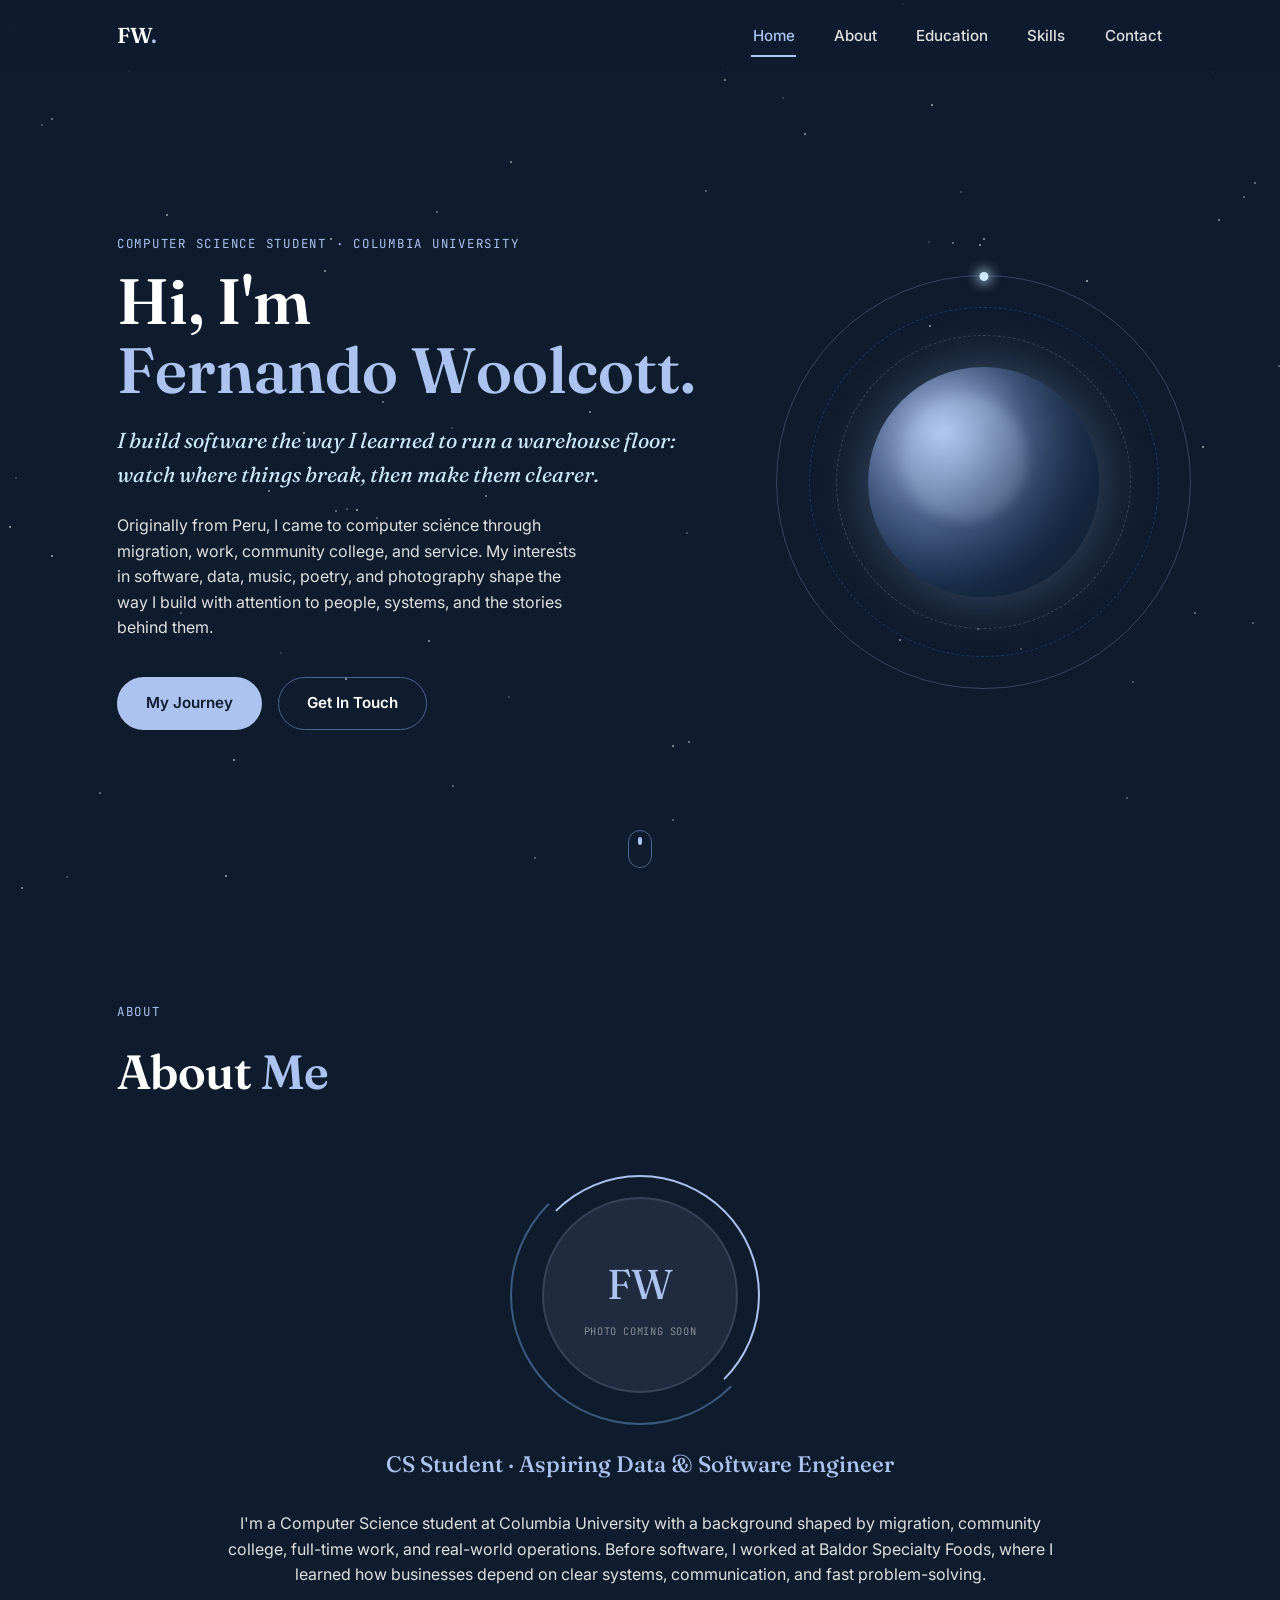
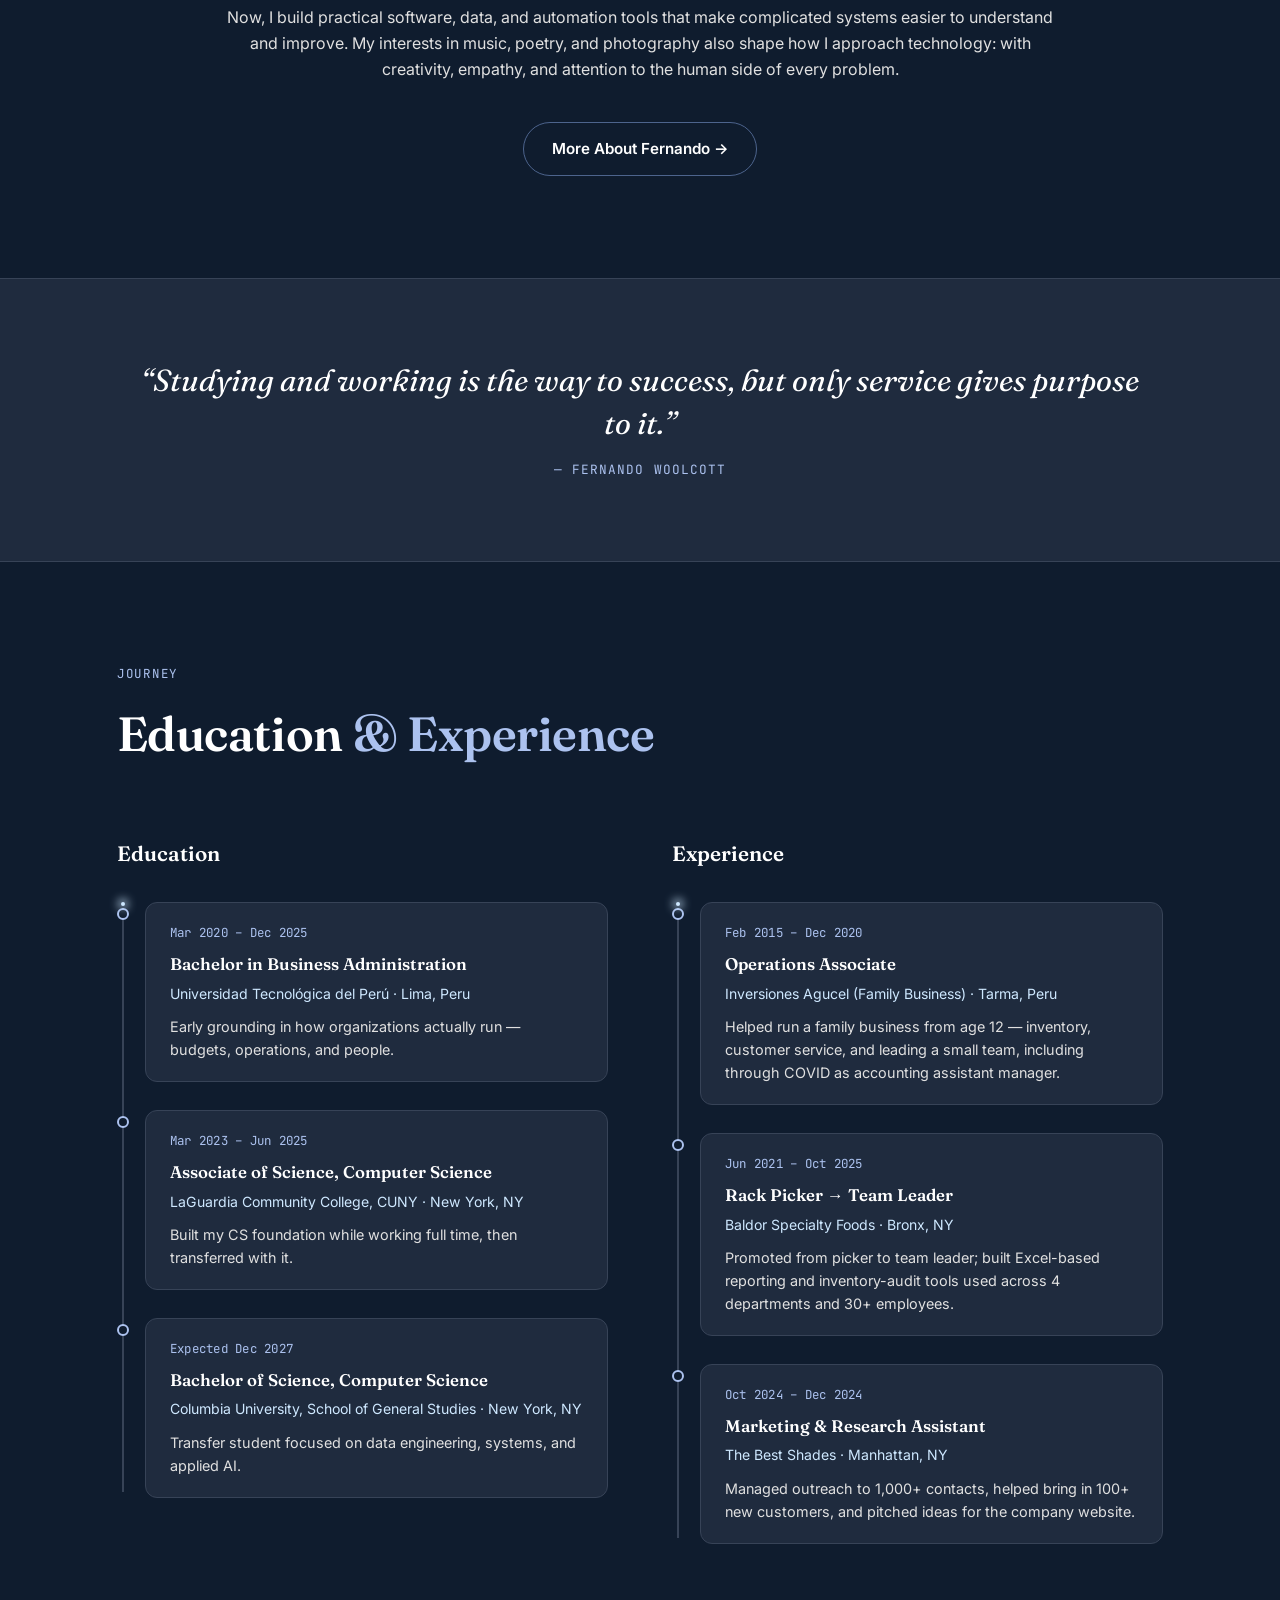
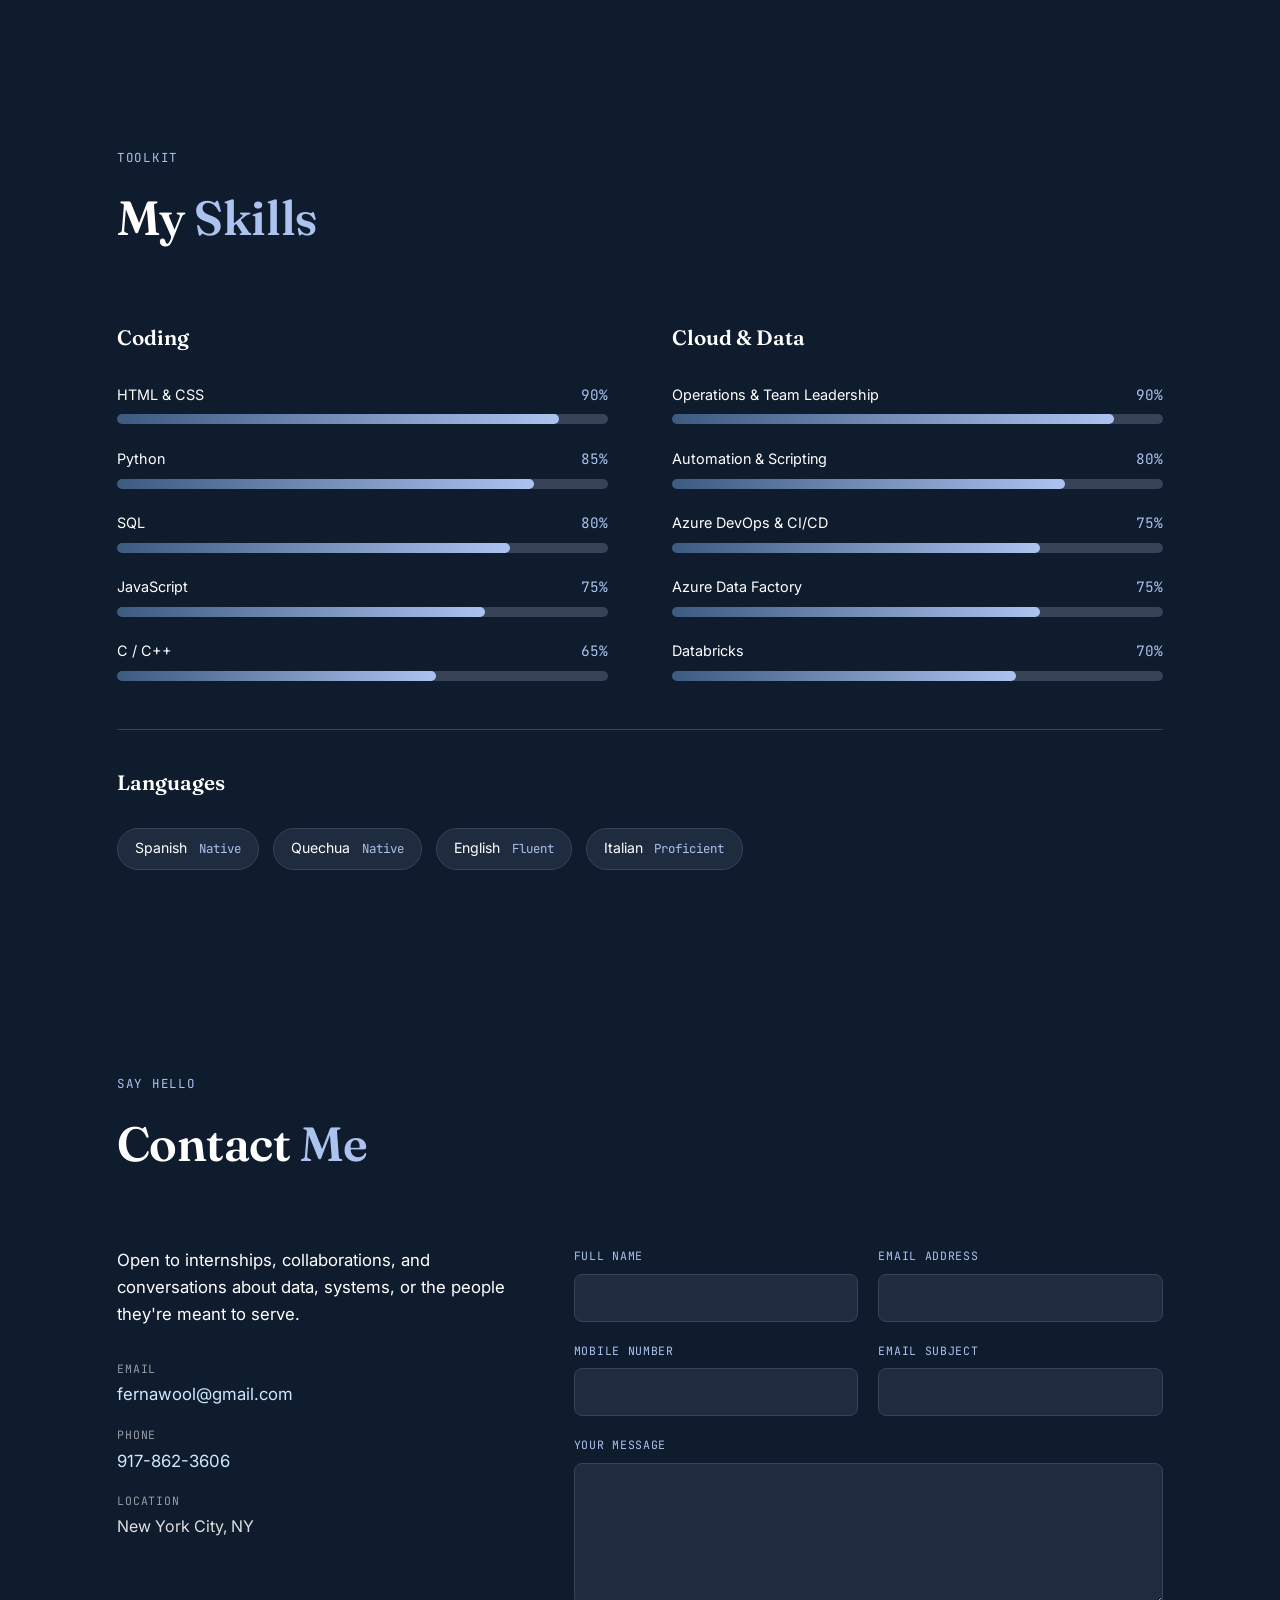
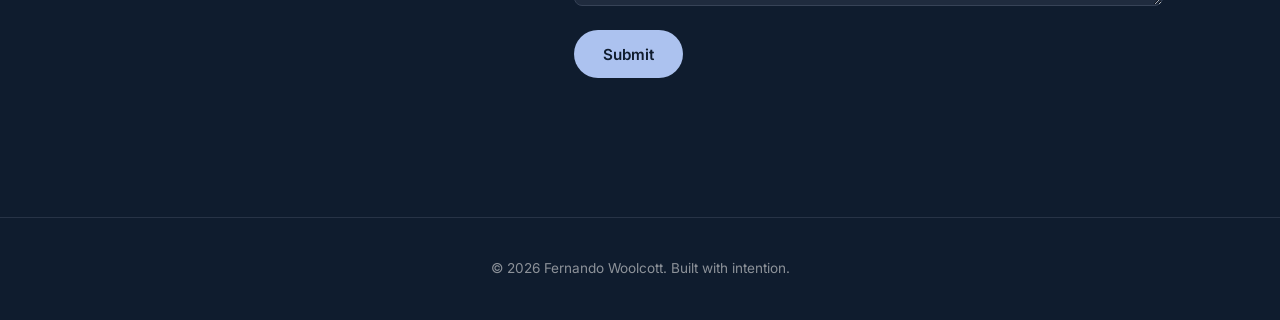
==== index.html @ 628ad1fb "Add files via upload" ====
<!DOCTYPE html>
<html lang="en">
<head>
<meta charset="UTF-8">
<meta name="viewport" content="width=device-width, initial-scale=1.0">
<title>Fernando Woolcott — Computer Science Student</title>
<meta name="description" content="Portfolio of Fernando Woolcott, Computer Science student at Columbia University focused on data engineering, DevOps, and software that serves people.">
<link rel="preconnect" href="https://fonts.googleapis.com">
<link rel="preconnect" href="https://fonts.gstatic.com" crossorigin>
<link href="https://fonts.googleapis.com/css2?family=Fraunces:ital,opsz,wght@0,9..144,400;0,9..144,500;0,9..144,600;1,9..144,500&family=Inter:wght@400;500;600;700&family=JetBrains+Mono:wght@400;500&display=swap" rel="stylesheet">
<link rel="stylesheet" href="css/style.css">
</head>
<body>

<div class="starfield" id="starfield" aria-hidden="true"></div>

<header class="nav" id="nav">
  <div class="nav-inner">
    <a href="#home" class="nav-logo">FW<span class="nav-logo-dot">.</span></a>
    <nav class="nav-links" id="navLinks">
      <a href="#home" class="nav-link active" data-section="home">Home</a>
      <a href="#about" class="nav-link" data-section="about">About</a>
      <a href="#education" class="nav-link" data-section="education">Education</a>
      <a href="#skills" class="nav-link" data-section="skills">Skills</a>
      <a href="#contact" class="nav-link" data-section="contact">Contact</a>
    </nav>
    <button class="nav-toggle" id="navToggle" aria-label="Toggle menu" aria-expanded="false">
      <span></span><span></span><span></span>
    </button>
  </div>
</header>

<main>

  <!-- HOME -->
  <section id="home" class="section hero">
    <div class="hero-inner">
      <div class="hero-copy">
        <p class="eyebrow reveal-chars">Computer Science Student &middot; Columbia University</p>
        <h1 class="hero-title reveal-chars">Hi, I'm<br><span class="hero-name">Fernando Woolcott.</span></h1>
        <p class="hero-tagline reveal-chars">I build software the way I learned to run a warehouse floor: watch where things break, then make them clearer.</p>
        <p class="hero-body reveal-up reveal-delay-1">Originally from Peru, I came to computer science through migration, work, community college, and service. My interests in software, data, music, poetry, and photography shape the way I build with attention to people, systems, and the stories behind them.</p>
        <div class="hero-actions reveal-up reveal-delay-2">
          <a href="#about" class="btn btn-solid">My Journey</a>
          <a href="#contact" class="btn btn-outline">Get In Touch</a>
        </div>
      </div>

      <div class="hero-visual" aria-hidden="true">
        <div class="orbit-field">
          <div class="orbit-ring ring-1"></div>
          <div class="orbit-ring ring-2"></div>
          <div class="orbit-ring ring-3">
            <span class="satellite"></span>
          </div>
          <div class="planet">
            <div class="planet-shade"></div>
            <div class="planet-terminator"></div>
          </div>
        </div>
      </div>
    </div>
    <a href="#about" class="scroll-cue" aria-label="Scroll to About section">
      <span></span>
    </a>
  </section>

  <!-- ABOUT -->
  <section id="about" class="section about">
    <div class="section-head">
      <p class="eyebrow reveal-chars">About</p>
      <h2 class="section-title reveal-chars">About <span class="accent">Me</span></h2>
    </div>

    <div class="about-inner">
      <div class="about-photo reveal-up">
        <div class="photo-orbit photo-orbit-1"></div>
        <div class="photo-orbit photo-orbit-2"></div>
        <div class="photo-circle" id="photoCircle">
          <span class="photo-initials">FW</span>
          <span class="photo-hint">Photo coming soon</span>
        </div>
      </div>

      <h3 class="about-role reveal-chars">CS Student &middot; Aspiring Data &amp; Software Engineer</h3>

      <div class="about-text">
        <p>I'm a Computer Science student at Columbia University with a background shaped by migration, community college, full-time work, and real-world operations. Before software, I worked at Baldor Specialty Foods, where I learned how businesses depend on clear systems, communication, and fast problem-solving.</p>
        <p>Now, I build practical software, data, and automation tools that make complicated systems easier to understand and improve. My interests in music, poetry, and photography also shape how I approach technology: with creativity, empathy, and attention to the human side of every problem.</p>
      </div>

      <a href="fernando.html" class="btn btn-outline about-more reveal-up reveal-delay-1">More About Fernando &rarr;</a>
    </div>
  </section>

  <!-- MOTTO STRIP -->
  <section class="motto-strip">
    <p class="motto-text reveal-chars">&ldquo;Studying and working is the way to success, but only service gives purpose to it.&rdquo;</p>
    <p class="motto-author reveal-up reveal-delay-1">— Fernando Woolcott</p>
  </section>

  <!-- EDUCATION / EXPERIENCE -->
  <section id="education" class="section education">
    <div class="section-head">
      <p class="eyebrow reveal-chars">Journey</p>
      <h2 class="section-title reveal-chars">Education <span class="accent">&amp; Experience</span></h2>
    </div>

    <div class="timeline-grid">
      <div class="timeline-col">
        <h3 class="timeline-heading">Education</h3>
        <ol class="timeline">
          <li class="timeline-item">
            <span class="timeline-dot"></span>
            <div class="timeline-card">
              <p class="timeline-date">Mar 2020 &ndash; Dec 2025</p>
              <h4 class="timeline-title">Bachelor in Business Administration</h4>
              <p class="timeline-org">Universidad Tecnológica del Perú &middot; Lima, Peru</p>
              <p class="timeline-desc">Early grounding in how organizations actually run — budgets, operations, and people.</p>
            </div>
          </li>
          <li class="timeline-item">
            <span class="timeline-dot"></span>
            <div class="timeline-card">
              <p class="timeline-date">Mar 2023 &ndash; Jun 2025</p>
              <h4 class="timeline-title">Associate of Science, Computer Science</h4>
              <p class="timeline-org">LaGuardia Community College, CUNY &middot; New York, NY</p>
              <p class="timeline-desc">Built my CS foundation while working full time, then transferred with it.</p>
            </div>
          </li>
          <li class="timeline-item">
            <span class="timeline-dot"></span>
            <div class="timeline-card">
              <p class="timeline-date">Expected Dec 2027</p>
              <h4 class="timeline-title">Bachelor of Science, Computer Science</h4>
              <p class="timeline-org">Columbia University, School of General Studies &middot; New York, NY</p>
              <p class="timeline-desc">Transfer student focused on data engineering, systems, and applied AI.</p>
            </div>
          </li>
        </ol>
      </div>

      <div class="timeline-col">
        <h3 class="timeline-heading">Experience</h3>
        <ol class="timeline">
          <li class="timeline-item">
            <span class="timeline-dot"></span>
            <div class="timeline-card">
              <p class="timeline-date">Feb 2015 &ndash; Dec 2020</p>
              <h4 class="timeline-title">Operations Associate</h4>
              <p class="timeline-org">Inversiones Agucel (Family Business) &middot; Tarma, Peru</p>
              <p class="timeline-desc">Helped run a family business from age 12 — inventory, customer service, and leading a small team, including through COVID as accounting assistant manager.</p>
            </div>
          </li>
          <li class="timeline-item">
            <span class="timeline-dot"></span>
            <div class="timeline-card">
              <p class="timeline-date">Jun 2021 &ndash; Oct 2025</p>
              <h4 class="timeline-title">Rack Picker &rarr; Team Leader</h4>
              <p class="timeline-org">Baldor Specialty Foods &middot; Bronx, NY</p>
              <p class="timeline-desc">Promoted from picker to team leader; built Excel-based reporting and inventory-audit tools used across 4 departments and 30+ employees.</p>
            </div>
          </li>
          <li class="timeline-item">
            <span class="timeline-dot"></span>
            <div class="timeline-card">
              <p class="timeline-date">Oct 2024 &ndash; Dec 2024</p>
              <h4 class="timeline-title">Marketing &amp; Research Assistant</h4>
              <p class="timeline-org">The Best Shades &middot; Manhattan, NY</p>
              <p class="timeline-desc">Managed outreach to 1,000+ contacts, helped bring in 100+ new customers, and pitched ideas for the company website.</p>
            </div>
          </li>
        </ol>
      </div>
    </div>
  </section>

  <!-- SKILLS -->
  <section id="skills" class="section skills">
    <div class="section-head">
      <p class="eyebrow reveal-chars">Toolkit</p>
      <h2 class="section-title reveal-chars">My <span class="accent">Skills</span></h2>
    </div>

    <div class="skills-grid">
      <div class="skills-col">
        <h3 class="skills-heading">Coding</h3>
        <div class="skill-bars">
          <div class="skill-bar" data-percent="90">
            <div class="skill-bar-label"><span>HTML &amp; CSS</span><span class="skill-percent">90%</span></div>
            <div class="skill-track"><div class="skill-fill"></div></div>
          </div>
          <div class="skill-bar" data-percent="85">
            <div class="skill-bar-label"><span>Python</span><span class="skill-percent">85%</span></div>
            <div class="skill-track"><div class="skill-fill"></div></div>
          </div>
          <div class="skill-bar" data-percent="80">
            <div class="skill-bar-label"><span>SQL</span><span class="skill-percent">80%</span></div>
            <div class="skill-track"><div class="skill-fill"></div></div>
          </div>
          <div class="skill-bar" data-percent="75">
            <div class="skill-bar-label"><span>JavaScript</span><span class="skill-percent">75%</span></div>
            <div class="skill-track"><div class="skill-fill"></div></div>
          </div>
          <div class="skill-bar" data-percent="65">
            <div class="skill-bar-label"><span>C / C++</span><span class="skill-percent">65%</span></div>
            <div class="skill-track"><div class="skill-fill"></div></div>
          </div>
        </div>
      </div>

      <div class="skills-col">
        <h3 class="skills-heading">Cloud &amp; Data</h3>
        <div class="skill-bars">
          <div class="skill-bar" data-percent="90">
            <div class="skill-bar-label"><span>Operations &amp; Team Leadership</span><span class="skill-percent">90%</span></div>
            <div class="skill-track"><div class="skill-fill"></div></div>
          </div>
          <div class="skill-bar" data-percent="80">
            <div class="skill-bar-label"><span>Automation &amp; Scripting</span><span class="skill-percent">80%</span></div>
            <div class="skill-track"><div class="skill-fill"></div></div>
          </div>
          <div class="skill-bar" data-percent="75">
            <div class="skill-bar-label"><span>Azure DevOps &amp; CI/CD</span><span class="skill-percent">75%</span></div>
            <div class="skill-track"><div class="skill-fill"></div></div>
          </div>
          <div class="skill-bar" data-percent="75">
            <div class="skill-bar-label"><span>Azure Data Factory</span><span class="skill-percent">75%</span></div>
            <div class="skill-track"><div class="skill-fill"></div></div>
          </div>
          <div class="skill-bar" data-percent="70">
            <div class="skill-bar-label"><span>Databricks</span><span class="skill-percent">70%</span></div>
            <div class="skill-track"><div class="skill-fill"></div></div>
          </div>
        </div>
      </div>
    </div>

    <div class="languages-row">
      <h3 class="skills-heading">Languages</h3>
      <div class="language-tags">
        <span class="language-tag">Spanish <em>Native</em></span>
        <span class="language-tag">Quechua <em>Native</em></span>
        <span class="language-tag">English <em>Fluent</em></span>
        <span class="language-tag">Italian <em>Proficient</em></span>
      </div>
    </div>
  </section>

  <!-- CONTACT -->
  <section id="contact" class="section contact">
    <div class="section-head">
      <p class="eyebrow reveal-chars">Say Hello</p>
      <h2 class="section-title reveal-chars">Contact <span class="accent">Me</span></h2>
    </div>

    <div class="contact-inner">
      <div class="contact-info">
        <p class="contact-lead reveal-up">Open to internships, collaborations, and conversations about data, systems, or the people they're meant to serve.</p>
        <ul class="contact-list reveal-up reveal-delay-1">
          <li><span class="contact-label">Email</span><a href="mailto:fernawool@gmail.com">fernawool@gmail.com</a></li>
          <li><span class="contact-label">Phone</span><a href="tel:+19178623606">917-862-3606</a></li>
          <li><span class="contact-label">Location</span><span>New York City, NY</span></li>
        </ul>
      </div>

      <form class="contact-form reveal-up reveal-delay-2" id="contactForm">
        <div class="form-row">
          <div class="form-field">
            <label for="fullName">Full Name</label>
            <input type="text" id="fullName" name="fullName" required>
          </div>
          <div class="form-field">
            <label for="email">Email Address</label>
            <input type="email" id="email" name="email" required>
          </div>
        </div>
        <div class="form-row">
          <div class="form-field">
            <label for="phone">Mobile Number</label>
            <input type="tel" id="phone" name="phone">
          </div>
          <div class="form-field">
            <label for="subject">Email Subject</label>
            <input type="text" id="subject" name="subject" required>
          </div>
        </div>
        <div class="form-field">
          <label for="message">Your Message</label>
          <textarea id="message" name="message" rows="6" required></textarea>
        </div>
        <button type="submit" class="btn btn-solid form-submit">Submit</button>
        <p class="form-status" id="formStatus" role="status"></p>
      </form>
    </div>
  </section>

</main>

<footer class="footer">
  <p>&copy; 2026 Fernando Woolcott. Built with intention.</p>
</footer>

<script src="js/main.js"></script>
</body>
</html>
---- css/style.css ----
:root {
  --primary-100:#1F3A5F;
  --primary-200:#4d648d;
  --primary-300:#acc2ef;
  --accent-100:#3D5A80;
  --accent-200:#cee8ff;
  --text-100:#FFFFFF;
  --text-200:#e0e0e0;
  --bg-100:#0F1C2E;
  --bg-200:#1f2b3e;
  --bg-300:#374357;

  --font-display: 'Fraunces', serif;
  --font-body: 'Inter', sans-serif;
  --font-mono: 'JetBrains Mono', monospace;

  --section-pad-y: clamp(4rem, 8vw, 7rem);
  --section-pad-x: clamp(1.5rem, 6vw, 6rem);
  --max-width: 1200px;
}

/* ---------- Reset ---------- */
*, *::before, *::after { box-sizing: border-box; }
html { scroll-behavior: auto; }
body {
  margin: 0;
  background: var(--bg-100);
  color: var(--text-200);
  font-family: var(--font-body);
  line-height: 1.6;
  -webkit-font-smoothing: antialiased;
}
h1, h2, h3, h4 { margin: 0; font-family: var(--font-display); color: var(--text-100); font-weight: 600; }
p { margin: 0; }
a { color: inherit; text-decoration: none; }
ul, ol { list-style: none; margin: 0; padding: 0; }
button { font-family: inherit; cursor: pointer; }
img { max-width: 100%; display: block; }

:focus-visible {
  outline: 2px solid var(--accent-200);
  outline-offset: 3px;
}

.accent { color: var(--primary-300); }

.section {
  padding: var(--section-pad-y) var(--section-pad-x);
  max-width: var(--max-width);
  margin: 0 auto;
  position: relative;
  scroll-snap-align: start;
  scroll-margin-top: 80px;
}

.section-head { margin-bottom: clamp(2.5rem, 5vw, 4rem); }
.eyebrow {
  font-family: var(--font-mono);
  font-size: 0.78rem;
  letter-spacing: 0.14em;
  text-transform: uppercase;
  color: var(--primary-300);
  margin-bottom: 0.75rem;
}
.section-title {
  font-size: clamp(2rem, 4vw, 3rem);
  letter-spacing: -0.01em;
}

/* ---------- Starfield ---------- */
.starfield {
  position: fixed;
  inset: 0;
  z-index: 0;
  pointer-events: none;
  background: transparent;
}
.starfield span {
  position: absolute;
  width: 2px;
  height: 2px;
  border-radius: 50%;
  background: var(--text-100);
  opacity: 0.35;
  animation: twinkle 4s ease-in-out infinite;
}
@keyframes twinkle {
  0%, 100% { opacity: 0.15; }
  50% { opacity: 0.75; }
}

/* ---------- Buttons ---------- */
.btn {
  display: inline-flex;
  align-items: center;
  gap: 0.5rem;
  padding: 0.85rem 1.75rem;
  border-radius: 999px;
  font-weight: 600;
  font-size: 0.95rem;
  border: 1.5px solid transparent;
  transition: background-color 0.25s ease, color 0.25s ease, border-color 0.25s ease, transform 0.25s ease, box-shadow 0.25s ease;
}
.btn-solid {
  background: var(--primary-300);
  color: var(--bg-100);
}
.btn-solid:hover {
  background: var(--accent-200);
  transform: translateY(-3px);
  box-shadow: 0 10px 30px -8px rgba(206, 232, 255, 0.45);
}
.btn-outline {
  background: transparent;
  color: var(--text-100);
  border-color: var(--primary-200);
}
.btn-outline:hover {
  background: var(--accent-100);
  border-color: var(--accent-200);
  color: var(--text-100);
  transform: translateY(-3px);
  box-shadow: 0 10px 30px -8px rgba(61, 90, 128, 0.55);
}

/* ============ NAV ============ */
.nav {
  position: fixed;
  top: 0;
  left: 0;
  right: 0;
  z-index: 100;
  background: rgba(15, 28, 46, 0.65);
  backdrop-filter: blur(10px);
  -webkit-backdrop-filter: blur(10px);
  border-bottom: 1px solid transparent;
  transition: background-color 0.3s ease, border-color 0.3s ease;
}
.nav.scrolled {
  background: rgba(15, 28, 46, 0.92);
  border-bottom-color: var(--bg-300);
}
.nav-inner {
  max-width: var(--max-width);
  margin: 0 auto;
  padding: 1.1rem var(--section-pad-x);
  display: flex;
  align-items: center;
  justify-content: space-between;
}
.nav-logo {
  font-family: var(--font-display);
  font-size: 1.35rem;
  font-weight: 600;
  color: var(--text-100);
}
.nav-logo-dot { color: var(--primary-300); }
.nav-links { display: flex; gap: 2.25rem; }
.nav-link {
  position: relative;
  font-size: 0.95rem;
  font-weight: 500;
  color: var(--text-200);
  padding: 0.4rem 0.1rem;
  transition: color 0.25s ease;
}
.nav-link::after {
  content: '';
  position: absolute;
  left: 50%;
  right: 50%;
  bottom: -2px;
  height: 2px;
  background: var(--primary-300);
  transition: left 0.25s ease, right 0.25s ease;
}
.nav-link:hover { color: var(--text-100); }
.nav-link:hover::after,
.nav-link.active::after { left: 0; right: 0; }
.nav-link.active { color: var(--primary-300); }

.nav-toggle {
  display: none;
  flex-direction: column;
  gap: 5px;
  background: none;
  border: none;
  padding: 0.4rem;
}
.nav-toggle span {
  width: 22px;
  height: 2px;
  background: var(--text-100);
  transition: transform 0.25s ease, opacity 0.25s ease;
}

/* ============ HERO ============ */
.hero {
  min-height: 100vh;
  display: flex;
  align-items: center;
  padding-top: calc(var(--section-pad-y) + 4rem);
}
.hero-inner {
  display: grid;
  grid-template-columns: 1.7fr 1fr;
  gap: clamp(2rem, 6vw, 5rem);
  align-items: center;
  width: 100%;
  position: relative;
  z-index: 1;
}
.hero-title {
  font-size: clamp(2.4rem, 5.5vw, 4rem);
  line-height: 1.08;
  margin-bottom: 1.25rem;
}
.hero-name { color: var(--primary-300); }
.hero-tagline {
  font-family: var(--font-display);
  font-style: italic;
  font-size: clamp(1.1rem, 2vw, 1.35rem);
  color: var(--accent-200);
  margin-bottom: 1.25rem;
}
.hero-body {
  font-size: 1rem;
  color: var(--text-200);
  max-width: 46ch;
  margin-bottom: 2.25rem;
}
.hero-actions { display: flex; gap: 1rem; flex-wrap: wrap; }

.hero-visual {
  display: flex;
  align-items: center;
  justify-content: center;
  height: clamp(220px, 26vw, 340px);
}
.orbit-field {
  position: relative;
  width: clamp(160px, 18vw, 250px);
  height: clamp(160px, 18vw, 250px);
}
.planet {
  position: absolute;
  inset: 0;
  border-radius: 50%;
  background:
    radial-gradient(circle at 32% 28%, var(--primary-300) 0%, var(--primary-200) 38%, var(--primary-100) 70%, var(--bg-200) 100%);
  box-shadow: 0 0 60px -5px rgba(172, 194, 239, 0.35), inset -30px -20px 60px rgba(15, 28, 46, 0.55);
  overflow: hidden;
  animation: planet-rotate 18s linear infinite;
}
.planet-shade {
  position: absolute;
  inset: 0;
  border-radius: 50%;
  background: linear-gradient(120deg, transparent 40%, rgba(15,28,46,0.5) 100%);
}
.planet-terminator {
  position: absolute;
  width: 55%;
  height: 55%;
  border-radius: 50%;
  background: rgba(206, 232, 255, 0.18);
  top: 12%;
  left: 14%;
  filter: blur(6px);
}
@keyframes planet-rotate {
  0% { background-position: 0 0; filter: hue-rotate(0deg); }
  100% { filter: hue-rotate(8deg); }
}

.orbit-ring {
  position: absolute;
  border: 1px dashed var(--bg-300);
  border-radius: 50%;
}
.ring-1 { inset: -14%; animation: spin 40s linear infinite; }
.ring-2 { inset: -26%; border-color: var(--primary-100); animation: spin-reverse 55s linear infinite; }
.ring-3 { inset: -40%; border-style: solid; border-color: rgba(172,194,239,0.25); animation: spin 70s linear infinite; }

.satellite {
  position: absolute;
  top: -4px;
  left: 50%;
  width: 9px;
  height: 9px;
  border-radius: 50%;
  background: var(--accent-200);
  box-shadow: 0 0 12px 3px rgba(206, 232, 255, 0.7);
  transform: translateX(-50%);
}

@keyframes spin { to { transform: rotate(360deg); } }
@keyframes spin-reverse { to { transform: rotate(-360deg); } }

.scroll-cue {
  position: absolute;
  bottom: 2rem;
  left: 50%;
  transform: translateX(-50%);
  width: 24px;
  height: 38px;
  border: 1.5px solid var(--primary-200);
  border-radius: 14px;
  z-index: 1;
}
.scroll-cue span {
  position: absolute;
  top: 6px;
  left: 50%;
  width: 4px;
  height: 8px;
  border-radius: 2px;
  background: var(--primary-300);
  transform: translateX(-50%);
  animation: scroll-cue-move 1.8s ease infinite;
}
@keyframes scroll-cue-move {
  0% { opacity: 1; top: 6px; }
  70% { opacity: 0; top: 18px; }
  100% { opacity: 0; top: 6px; }
}

/* ============ ABOUT ============ */
.about-inner {
  display: flex;
  flex-direction: column;
  align-items: center;
  text-align: center;
}
.about-photo {
  position: relative;
  width: 240px;
  height: 240px;
  margin-bottom: 2rem;
}
.photo-circle {
  position: absolute;
  inset: 22px;
  border-radius: 50%;
  background: var(--bg-200);
  border: 2px solid var(--bg-300);
  display: flex;
  flex-direction: column;
  align-items: center;
  justify-content: center;
  gap: 0.35rem;
  overflow: hidden;
}
.photo-initials {
  font-family: var(--font-display);
  font-size: 2.6rem;
  color: var(--primary-300);
}
.photo-hint {
  font-family: var(--font-mono);
  font-size: 0.65rem;
  letter-spacing: 0.06em;
  text-transform: uppercase;
  color: var(--text-200);
  opacity: 0.55;
}
.photo-orbit {
  position: absolute;
  inset: 0;
  border-radius: 50%;
  border: 2px solid transparent;
}
.photo-orbit-1 {
  border-top-color: var(--primary-300);
  border-right-color: var(--primary-300);
  animation: spin 9s linear infinite;
}
.photo-orbit-2 {
  inset: -10px;
  border-bottom-color: var(--accent-100);
  border-left-color: var(--accent-100);
  animation: spin-reverse 13s linear infinite;
}
.about-role {
  font-size: clamp(1.15rem, 2vw, 1.4rem);
  color: var(--primary-300);
  margin-bottom: 1.75rem;
  font-weight: 500;
}
.about-text {
  max-width: 85ch;
  display: flex;
  flex-direction: column;
  gap: 1.1rem;
  margin-bottom: 2.25rem;
}
.about-more { margin-top: 0.25rem; }

/* ============ MOTTO ============ */
.motto-strip {
  padding: clamp(3rem, 7vw, 5rem) var(--section-pad-x);
  text-align: center;
  background: var(--bg-200);
  border-top: 1px solid var(--bg-300);
  border-bottom: 1px solid var(--bg-300);
  scroll-snap-align: start;
  scroll-margin-top: 80px;
}
.motto-text {
  font-family: var(--font-display);
  font-style: italic;
  font-size: clamp(1.25rem, 3vw, 1.9rem);
  color: var(--text-100);
  max-width: 50ch;
  margin: 0 auto 1rem;
  line-height: 1.4;
}
.motto-author {
  font-family: var(--font-mono);
  font-size: 0.8rem;
  letter-spacing: 0.08em;
  text-transform: uppercase;
  color: var(--primary-300);
}

/* ============ EDUCATION / TIMELINE ============ */
.timeline-grid {
  display: grid;
  grid-template-columns: 1fr 1fr;
  gap: clamp(2rem, 5vw, 4rem);
}
.timeline-heading {
  font-size: 1.3rem;
  margin-bottom: 2rem;
}
.timeline {
  position: relative;
  padding-left: 1.75rem;
  display: flex;
  flex-direction: column;
  gap: 1.75rem;
}
.timeline::before {
  content: '';
  position: absolute;
  left: 5px;
  top: 6px;
  bottom: 6px;
  width: 2px;
  background: var(--bg-300);
}
.timeline::after {
  content: '';
  position: absolute;
  left: 4px;
  width: 4px;
  height: 4px;
  border-radius: 50%;
  background: var(--accent-200);
  box-shadow: 0 0 10px 3px rgba(206, 232, 255, 0.8);
  animation: travel-line 5s ease-in-out infinite;
}
@keyframes travel-line {
  0% { top: 0%; opacity: 0; }
  10% { opacity: 1; }
  90% { opacity: 1; }
  100% { top: 100%; opacity: 0; }
}
.timeline-item { position: relative; }
.timeline-dot {
  position: absolute;
  left: -1.75rem;
  top: 6px;
  width: 12px;
  height: 12px;
  border-radius: 50%;
  background: var(--bg-100);
  border: 2px solid var(--primary-300);
}
.timeline-card {
  background: var(--bg-200);
  border: 1px solid var(--bg-300);
  border-radius: 12px;
  padding: 1.25rem 1.5rem;
  transition: border-color 0.25s ease, transform 0.25s ease;
}
.timeline-card:hover {
  border-color: var(--primary-200);
  transform: translateX(4px);
}
.timeline-date {
  font-family: var(--font-mono);
  font-size: 0.78rem;
  color: var(--primary-300);
  margin-bottom: 0.5rem;
  letter-spacing: 0.02em;
}
.timeline-title {
  font-size: 1.05rem;
  margin-bottom: 0.3rem;
}
.timeline-org {
  font-size: 0.88rem;
  color: var(--accent-200);
  margin-bottom: 0.6rem;
}
.timeline-desc {
  font-size: 0.9rem;
  color: var(--text-200);
}

/* ============ SKILLS ============ */
.skills-grid {
  display: grid;
  grid-template-columns: 1fr 1fr;
  gap: clamp(2rem, 5vw, 4rem);
  margin-bottom: 3rem;
}
.skills-heading {
  font-size: 1.3rem;
  margin-bottom: 1.75rem;
}
.skill-bars { display: flex; flex-direction: column; gap: 1.4rem; }
.skill-bar-label {
  display: flex;
  justify-content: space-between;
  font-size: 0.9rem;
  margin-bottom: 0.55rem;
  color: var(--text-100);
}
.skill-percent { font-family: var(--font-mono); color: var(--primary-300); }
.skill-track {
  position: relative;
  height: 10px;
  border-radius: 999px;
  background: var(--bg-300);
  overflow: hidden;
}
.skill-fill {
  position: relative;
  height: 100%;
  width: 0%;
  border-radius: 999px;
  background: linear-gradient(90deg, var(--accent-100), var(--primary-300));
  transition: width 1.4s cubic-bezier(0.16, 1, 0.3, 1);
  overflow: hidden;
}
.skill-fill::after {
  content: '';
  position: absolute;
  top: 0;
  left: -40%;
  width: 40%;
  height: 100%;
  background: linear-gradient(90deg, transparent, rgba(255,255,255,0.85), transparent);
  animation: shimmer 2.6s ease-in-out infinite;
}
@keyframes shimmer {
  0% { left: -40%; }
  100% { left: 100%; }
}

.languages-row {
  border-top: 1px solid var(--bg-300);
  padding-top: 2.25rem;
}
.language-tags { display: flex; flex-wrap: wrap; gap: 0.85rem; }
.language-tag {
  font-size: 0.88rem;
  padding: 0.55rem 1.1rem;
  border-radius: 999px;
  border: 1px solid var(--bg-300);
  background: var(--bg-200);
  color: var(--text-100);
  transition: border-color 0.25s ease, transform 0.25s ease;
}
.language-tag:hover { border-color: var(--primary-300); transform: translateY(-2px); }
.language-tag em {
  font-style: normal;
  color: var(--primary-300);
  font-family: var(--font-mono);
  font-size: 0.78rem;
  margin-left: 0.45rem;
}

/* ============ CONTACT ============ */
.contact-inner {
  display: grid;
  grid-template-columns: 0.8fr 1.2fr;
  gap: clamp(2rem, 5vw, 4rem);
}
.contact-lead {
  font-size: 1.05rem;
  color: var(--text-100);
  margin-bottom: 2rem;
  max-width: 36ch;
}
.contact-list { display: flex; flex-direction: column; gap: 1.1rem; }
.contact-list li { display: flex; flex-direction: column; gap: 0.2rem; }
.contact-list a {
  font-size: 1.05rem;
  color: var(--accent-200);
  transition: color 0.25s ease;
  width: fit-content;
}
.contact-list a:hover { color: var(--primary-300); }
.contact-label {
  font-family: var(--font-mono);
  font-size: 0.72rem;
  letter-spacing: 0.08em;
  text-transform: uppercase;
  color: var(--text-200);
  opacity: 0.65;
}

.contact-form { display: flex; flex-direction: column; gap: 1.25rem; }
.form-row { display: grid; grid-template-columns: 1fr 1fr; gap: 1.25rem; }
.form-field { display: flex; flex-direction: column; gap: 0.5rem; }
.form-field label {
  font-family: var(--font-mono);
  font-size: 0.72rem;
  letter-spacing: 0.06em;
  text-transform: uppercase;
  color: var(--primary-300);
}
.form-field input,
.form-field textarea {
  background: var(--bg-200);
  border: 1.5px solid var(--bg-300);
  border-radius: 8px;
  padding: 0.85rem 1rem;
  color: var(--text-100);
  font-family: var(--font-body);
  font-size: 0.95rem;
  transition: border-color 0.25s ease, box-shadow 0.25s ease;
}
.form-field input:focus,
.form-field textarea:focus {
  outline: none;
  border-color: var(--primary-300);
  box-shadow: 0 0 0 3px rgba(172, 194, 239, 0.18);
}
.form-field textarea { resize: vertical; min-height: 130px; }
.form-submit { align-self: flex-start; margin-top: 0.25rem; }
.form-status {
  font-family: var(--font-mono);
  font-size: 0.85rem;
  color: var(--accent-200);
  min-height: 1.2em;
}

/* ============ FOOTER ============ */
.footer {
  text-align: center;
  padding: 2.5rem 1.5rem;
  font-size: 0.85rem;
  color: var(--text-200);
  opacity: 0.6;
  border-top: 1px solid var(--bg-300);
}

/* ============ RESPONSIVE ============ */
@media (max-width: 900px) {
  .hero-inner { grid-template-columns: 1fr; text-align: center; }
  .hero-body { margin-left: auto; margin-right: auto; }
  .hero-actions { justify-content: center; }
  .hero-visual { order: -1; height: clamp(220px, 60vw, 320px); }
  .scroll-cue { display: none; }
  .timeline-grid { grid-template-columns: 1fr; }
  .skills-grid { grid-template-columns: 1fr; }
  .contact-inner { grid-template-columns: 1fr; }

  .nav-links {
    position: fixed;
    top: 64px;
    left: 0;
    right: 0;
    background: rgba(15, 28, 46, 0.98);
    backdrop-filter: blur(10px);
    flex-direction: column;
    align-items: center;
    padding: 1.5rem 0;
    gap: 1.25rem;
    border-bottom: 1px solid var(--bg-300);
    transform: translateY(-130%);
    transition: transform 0.3s ease;
  }
  .nav-links.open { transform: translateY(0); }
  .nav-toggle { display: flex; }
}

@media (max-width: 560px) {
  .form-row { grid-template-columns: 1fr; }
}

/* ============ SCROLL REVEAL ============ */
.char-word {
  display: inline-block;
  white-space: nowrap;
}
.reveal-chars .char {
  display: inline-block;
  opacity: 0;
  transform: translateY(0.55em);
  transition: opacity 0.5s cubic-bezier(0.16, 1, 0.3, 1), transform 0.5s cubic-bezier(0.16, 1, 0.3, 1);
  transition-delay: calc(var(--i, 0) * 16ms);
}
.reveal-chars.is-visible .char {
  opacity: 1;
  transform: translateY(0);
}

.reveal-up {
  opacity: 0;
  transform: translateY(24px);
  transition: opacity 0.7s cubic-bezier(0.16, 1, 0.3, 1), transform 0.7s cubic-bezier(0.16, 1, 0.3, 1);
}
.reveal-up.is-visible { opacity: 1; transform: translateY(0); }

.reveal-delay-1.is-visible { transition-delay: 0.12s; }
.reveal-delay-2.is-visible { transition-delay: 0.24s; }

/* Group reveals: parent gets .is-visible, children stagger via nth-child */
.about-text p,
.timeline-item,
.skill-bar,
.language-tag {
  opacity: 0;
  transform: translateY(20px);
  transition: opacity 0.6s cubic-bezier(0.16, 1, 0.3, 1), transform 0.6s cubic-bezier(0.16, 1, 0.3, 1);
}
.about-text.is-visible p,
.timeline.is-visible .timeline-item,
.skill-bars.is-visible .skill-bar,
.language-tags.is-visible .language-tag {
  opacity: 1;
  transform: translateY(0);
}
.about-text.is-visible p:nth-child(1) { transition-delay: 0s; }
.about-text.is-visible p:nth-child(2) { transition-delay: 0.12s; }

.timeline.is-visible .timeline-item:nth-child(1) { transition-delay: 0s; }
.timeline.is-visible .timeline-item:nth-child(2) { transition-delay: 0.12s; }
.timeline.is-visible .timeline-item:nth-child(3) { transition-delay: 0.24s; }

.skill-bars.is-visible .skill-bar:nth-child(1) { transition-delay: 0s; }
.skill-bars.is-visible .skill-bar:nth-child(2) { transition-delay: 0.08s; }
.skill-bars.is-visible .skill-bar:nth-child(3) { transition-delay: 0.16s; }
.skill-bars.is-visible .skill-bar:nth-child(4) { transition-delay: 0.24s; }
.skill-bars.is-visible .skill-bar:nth-child(5) { transition-delay: 0.32s; }

.language-tags.is-visible .language-tag:nth-child(1) { transition-delay: 0s; }
.language-tags.is-visible .language-tag:nth-child(2) { transition-delay: 0.08s; }
.language-tags.is-visible .language-tag:nth-child(3) { transition-delay: 0.16s; }
.language-tags.is-visible .language-tag:nth-child(4) { transition-delay: 0.24s; }

/* ---------- Reduced motion ---------- */
@media (prefers-reduced-motion: reduce) {
  html { scroll-behavior: auto; scroll-snap-type: none; }
  *, *::before, *::after {
    animation-duration: 0.01ms !important;
    animation-iteration-count: 1 !important;
    transition-duration: 0.01ms !important;
    transition-delay: 0s !important;
  }
  .reveal-chars .char,
  .reveal-up,
  .about-text p,
  .timeline-item,
  .skill-bar,
  .language-tag {
    opacity: 1 !important;
    transform: none !important;
  }
}
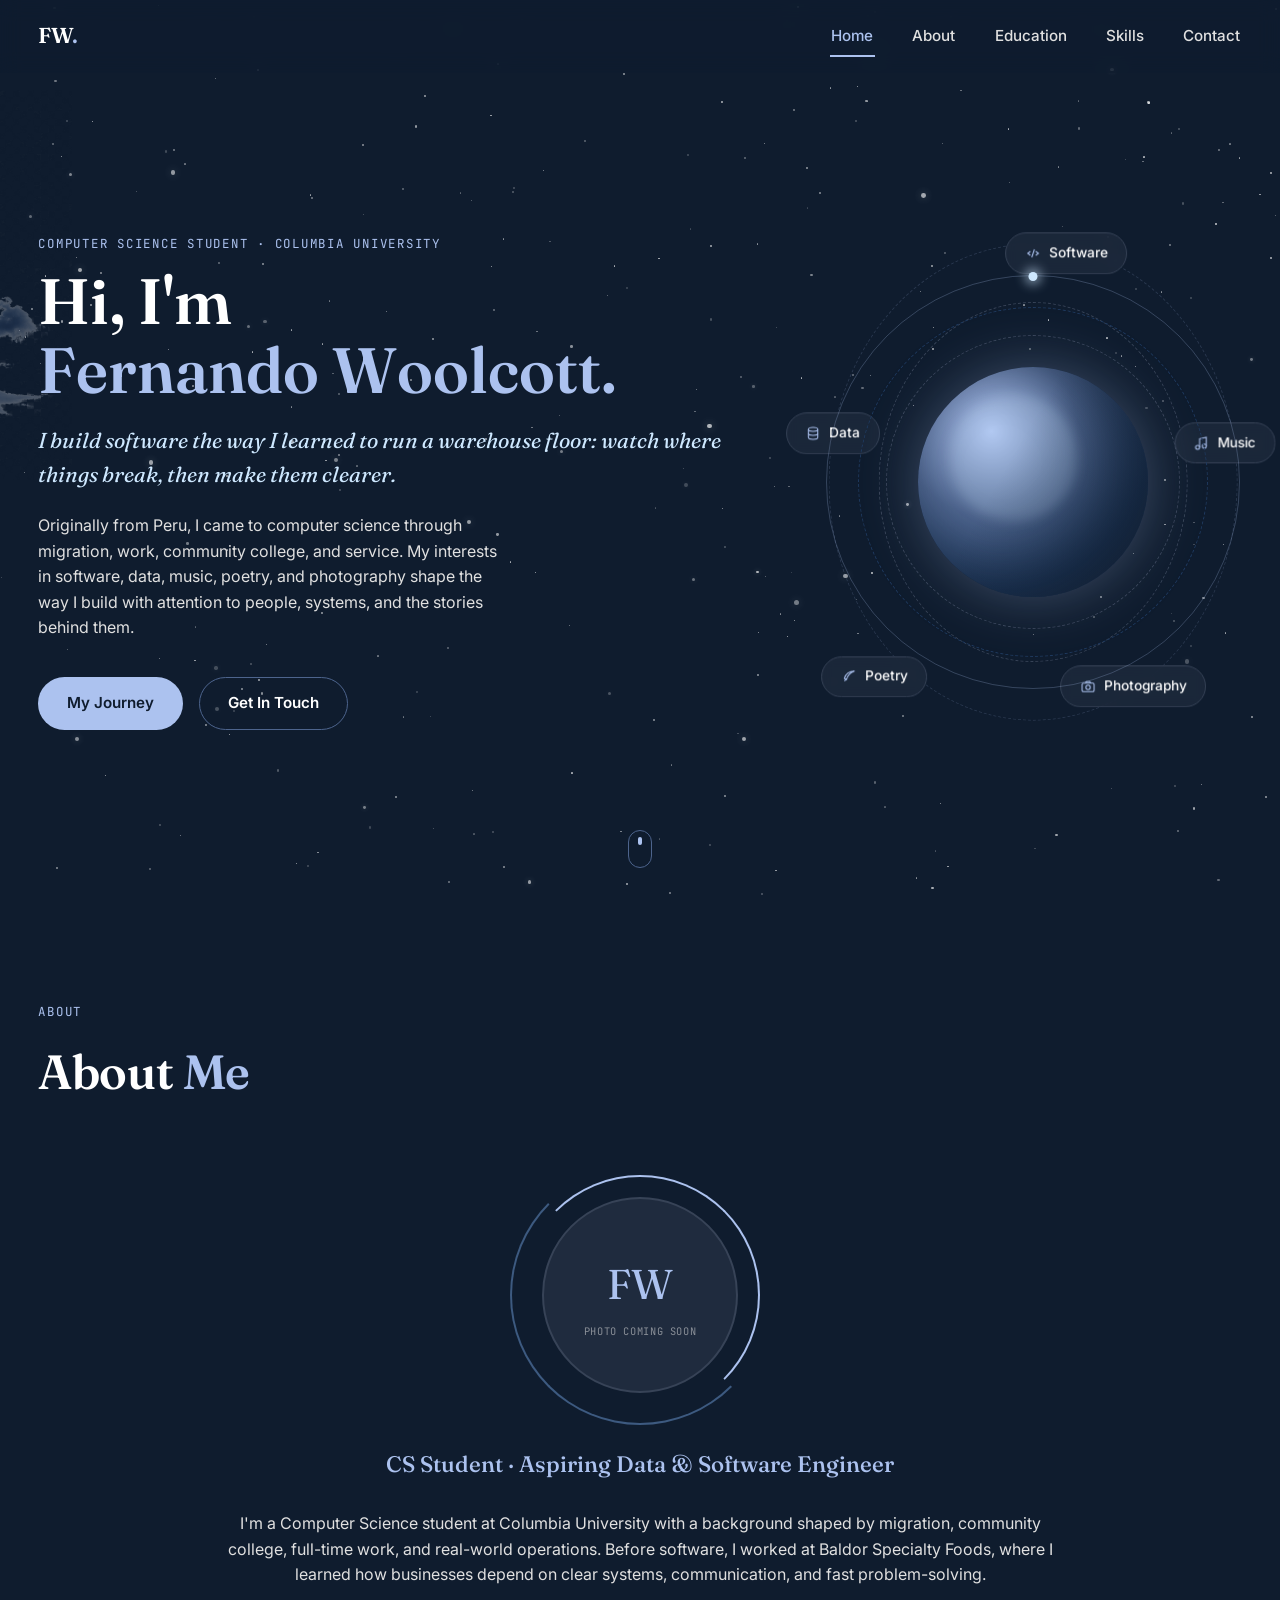
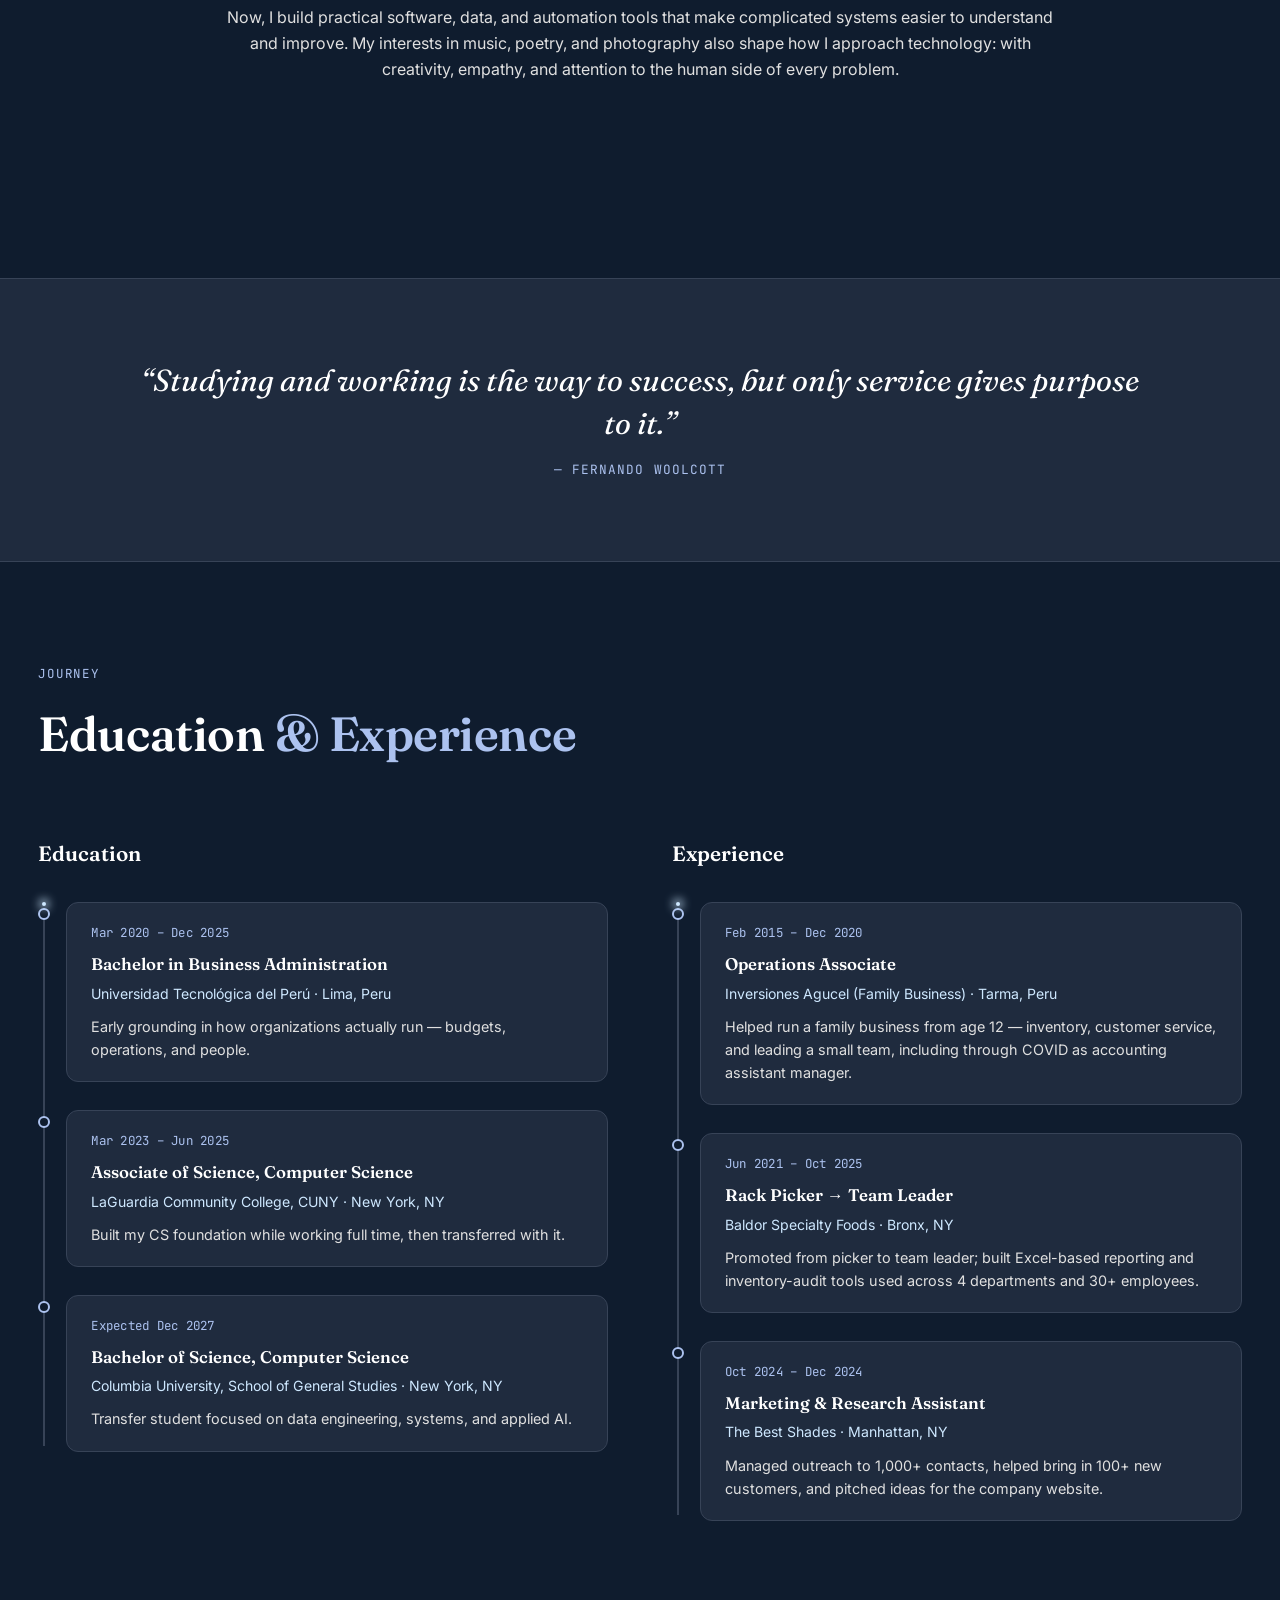
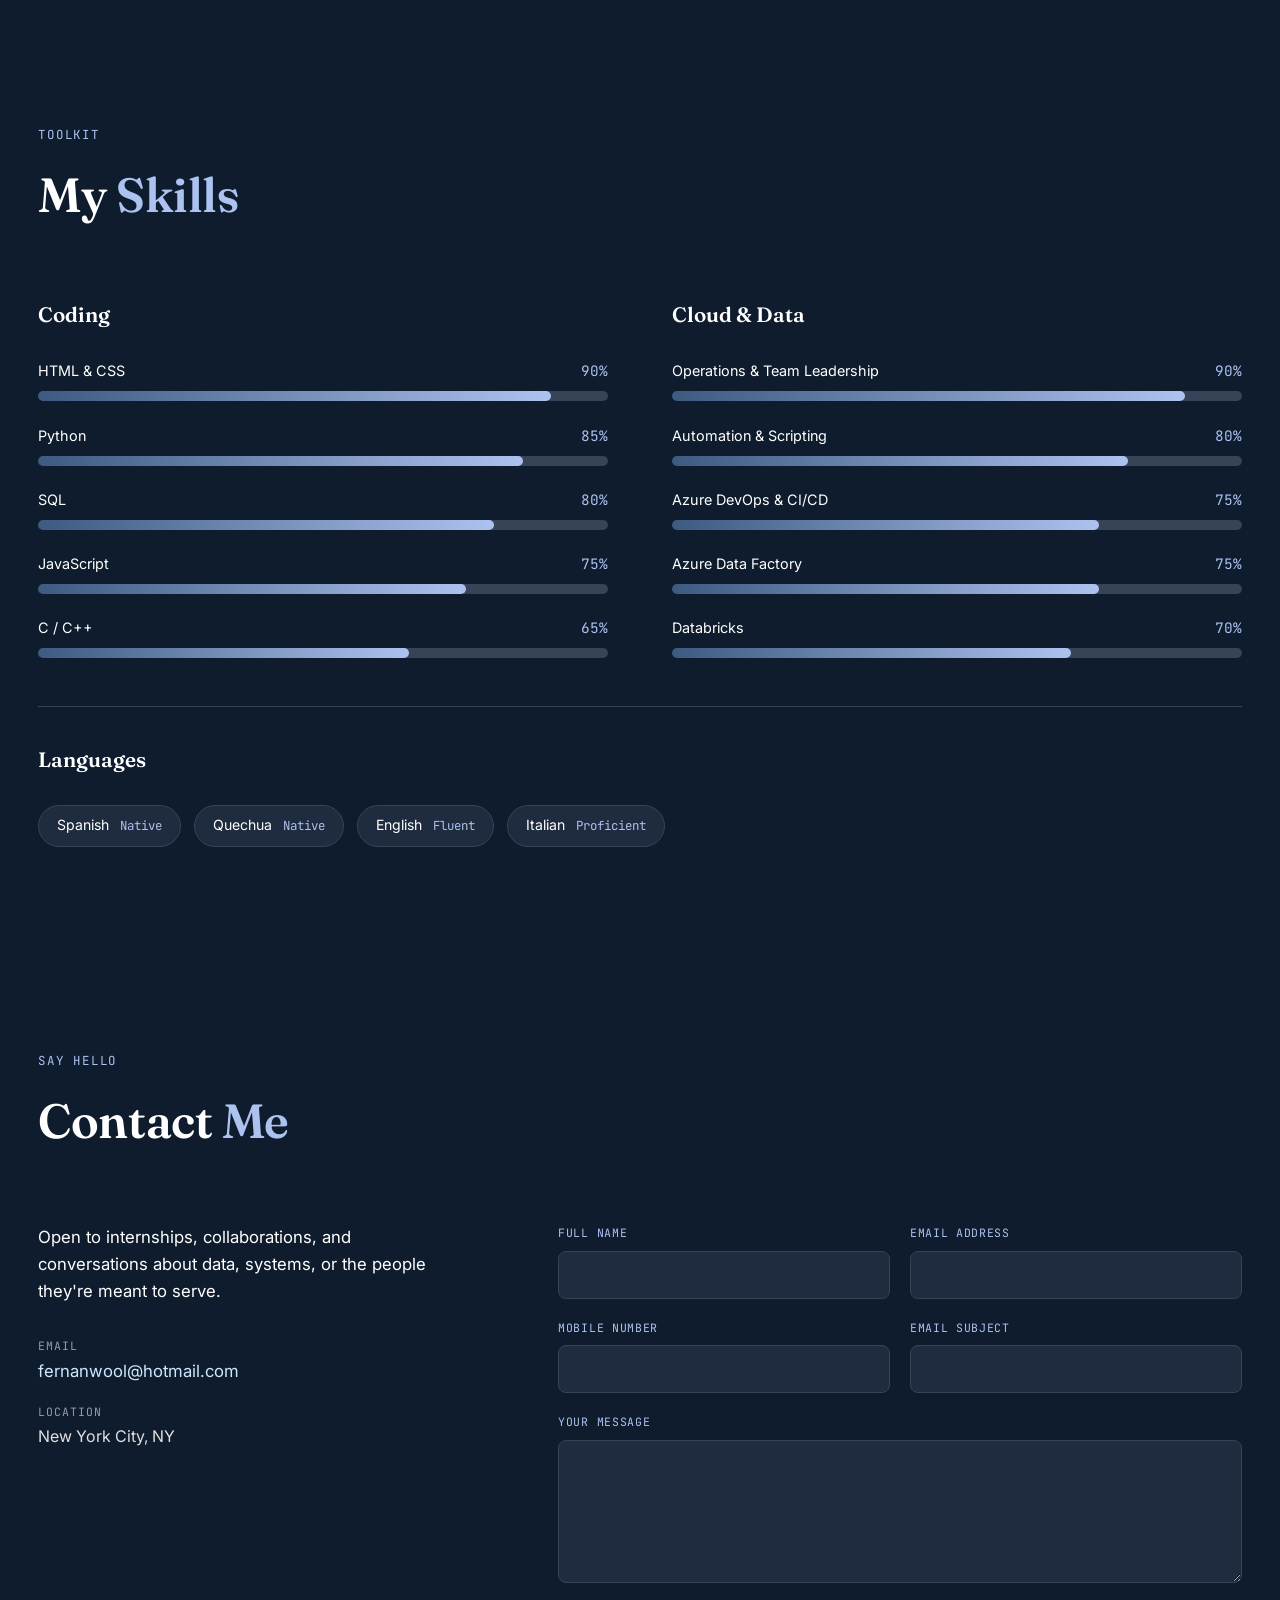
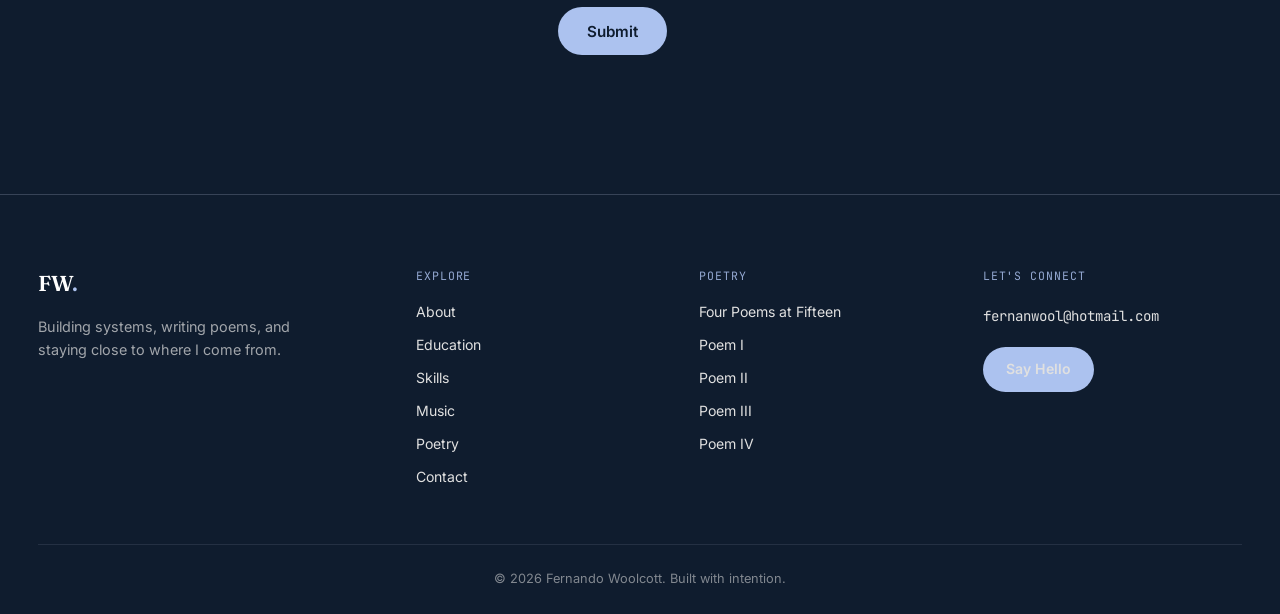
==== commit ea1b3589: "Add files via upload" ====
--- a/index.html
+++ b/index.html
@@ -46,8 +46,34 @@
         </div>
       </div>
 
-      <div class="hero-visual" aria-hidden="true">
-        <div class="orbit-field">
+      <div class="hero-visual">
+        <div class="orbit-cards" aria-hidden="false">
+          <div class="orbit-ring-big ring-big-1"></div>
+          <div class="orbit-ring-big ring-big-2"></div>
+
+          <a href="#skills" class="orbit-card card-software">
+            <span class="orbit-card-icon"><svg viewBox="0 0 24 24" fill="none" stroke="currentColor" stroke-width="1.6"><path d="M8 9 4 12l4 3M16 9l4 3-4 3M14 6l-4 12"/></svg></span>
+            <span>Software</span>
+          </a>
+          <a href="#skills" class="orbit-card card-data">
+            <span class="orbit-card-icon"><svg viewBox="0 0 24 24" fill="none" stroke="currentColor" stroke-width="1.6"><ellipse cx="12" cy="6" rx="7" ry="3"/><path d="M5 6v6c0 1.66 3.13 3 7 3s7-1.34 7-3V6"/><path d="M5 12v6c0 1.66 3.13 3 7 3s7-1.34 7-3v-6"/></svg></span>
+            <span>Data</span>
+          </a>
+          <a href="music.html" class="orbit-card card-music">
+            <span class="orbit-card-icon"><svg viewBox="0 0 24 24" fill="none" stroke="currentColor" stroke-width="1.6"><path d="M9 18V5l10-2v13"/><circle cx="6" cy="18" r="3"/><circle cx="16" cy="16" r="3"/></svg></span>
+            <span>Music</span>
+          </a>
+          <a href="poetry.html" class="orbit-card card-poetry">
+            <span class="orbit-card-icon"><svg viewBox="0 0 24 24" fill="none" stroke="currentColor" stroke-width="1.6"><path d="M20 4c-7 0-13 4-15 11 1 1 2 1.5 3.2 1.6C10 10 14 6 20 4Z"/><path d="M8.5 15.5 5 19"/></svg></span>
+            <span>Poetry</span>
+          </a>
+          <a href="fernando.html" class="orbit-card card-photography">
+            <span class="orbit-card-icon"><svg viewBox="0 0 24 24" fill="none" stroke="currentColor" stroke-width="1.6"><rect x="3" y="7" width="18" height="13" rx="2"/><circle cx="12" cy="13.5" r="3.3"/><path d="M8 7l1.4-2h5.2L16 7"/></svg></span>
+            <span>Photography</span>
+          </a>
+        </div>
+
+        <div class="orbit-field" aria-hidden="true">
           <div class="orbit-ring ring-1"></div>
           <div class="orbit-ring ring-2"></div>
           <div class="orbit-ring ring-3">
@@ -258,8 +284,7 @@
       <div class="contact-info">
         <p class="contact-lead reveal-up">Open to internships, collaborations, and conversations about data, systems, or the people they're meant to serve.</p>
         <ul class="contact-list reveal-up reveal-delay-1">
-          <li><span class="contact-label">Email</span><a href="mailto:fernawool@gmail.com">fernawool@gmail.com</a></li>
-          <li><span class="contact-label">Phone</span><a href="tel:+19178623606">917-862-3606</a></li>
+          <li><span class="contact-label">Email</span><a href="mailto:fernawool@gmail.com">fernanwool@hotmail.com</a></li>
           <li><span class="contact-label">Location</span><span>New York City, NY</span></li>
         </ul>
       </div>
@@ -297,8 +322,42 @@
 
 </main>
 
-<footer class="footer">
-  <p>&copy; 2026 Fernando Woolcott. Built with intention.</p>
+<footer class="site-footer">
+  <div class="site-footer-inner">
+    <div class="footer-brand">
+      <a href="index.html#home" class="nav-logo">FW<span class="nav-logo-dot">.</span></a>
+      <p class="footer-tagline">Building systems, writing poems, and staying close to where I come from.</p>
+    </div>
+
+    <div class="footer-col">
+      <p class="footer-col-title">Explore</p>
+      <a href="index.html#about">About</a>
+      <a href="index.html#education">Education</a>
+      <a href="index.html#skills">Skills</a>
+      <a href="music.html">Music</a>
+      <a href="poetry.html">Poetry</a>
+      <a href="index.html#contact">Contact</a>
+    </div>
+
+    <div class="footer-col">
+      <p class="footer-col-title">Poetry</p>
+      <a href="poetry.html">Four Poems at Fifteen</a>
+      <a href="poem-1.html">Poem I</a>
+      <a href="poem-2.html">Poem II</a>
+      <a href="poem-3.html">Poem III</a>
+      <a href="poem-4.html">Poem IV</a>
+    </div>
+
+    <div class="footer-col footer-connect">
+      <p class="footer-col-title">Let's Connect</p>
+      <a href="mailto:fernawool@gmail.com" class="footer-email">fernanwool@hotmail.com</a>
+      <a href="index.html#contact" class="btn btn-solid footer-say-hello">Say Hello</a>
+    </div>
+  </div>
+
+  <div class="site-footer-bottom">
+    <p>&copy; 2026 Fernando Woolcott. Built with intention.</p>
+  </div>
 </footer>
 
 <script src="js/main.js"></script>
--- a/css/style.css
+++ b/css/style.css
@@ -15,8 +15,8 @@
   --font-mono: 'JetBrains Mono', monospace;
 
   --section-pad-y: clamp(4rem, 8vw, 7rem);
-  --section-pad-x: clamp(1.5rem, 6vw, 6rem);
-  --max-width: 1200px;
+  --section-pad-x: clamp(1rem, 3vw, 2.75rem);
+  --max-width: 1440px;
 }
 
 /* ---------- Reset ---------- */
@@ -87,6 +87,86 @@
 @keyframes twinkle {
   0%, 100% { opacity: 0.15; }
   50% { opacity: 0.75; }
+}
+
+/* ---------- Night scene (moonlit mountain backdrop) ---------- */
+.night-scene {
+  position: fixed;
+  inset: 0;
+  z-index: 0;
+  overflow: hidden;
+  pointer-events: none;
+}
+.night-scene img { position: absolute; user-select: none; }
+
+.scene-moon {
+  top: 7%;
+  right: 9%;
+  width: clamp(80px, 8vw, 150px);
+  opacity: 0.95;
+  animation: moon-glow 7s ease-in-out infinite;
+}
+@keyframes moon-glow {
+  0%, 100% { filter: drop-shadow(0 0 18px rgba(206, 232, 255, 0.3)); }
+  50% { filter: drop-shadow(0 0 32px rgba(206, 232, 255, 0.5)); }
+}
+
+.scene-cloud {
+  opacity: 0.3;
+}
+.scene-cloud-1 {
+  top: 10%;
+  left: -35%;
+  width: min(46vw, 520px);
+  animation: cloud-drift-1 100s linear infinite;
+}
+.scene-cloud-2 {
+  top: 24%;
+  right: -30%;
+  width: min(36vw, 420px);
+  transform: scaleX(-1);
+  animation: cloud-drift-2 130s linear infinite;
+}
+@keyframes cloud-drift-1 {
+  0% { transform: translateX(0); }
+  50% { transform: translateX(60vw); }
+  100% { transform: translateX(0); }
+}
+@keyframes cloud-drift-2 {
+  0% { transform: translateX(0) scaleX(-1); }
+  50% { transform: translateX(-55vw) scaleX(-1); }
+  100% { transform: translateX(0) scaleX(-1); }
+}
+
+.scene-mist {
+  bottom: 6%;
+  left: 50%;
+  width: 100%;
+  opacity: 0.3;
+  animation: mist-drift 45s ease-in-out infinite;
+}
+@keyframes mist-drift {
+  0%, 100% { transform: translateX(-52%); }
+  50% { transform: translateX(-48%); }
+}
+.scene-mountains-near {
+  bottom: 0;
+  left: 50%;
+  transform: translateX(-50%);
+  width: 100%;
+  opacity: 0.8;
+}
+
+@media (max-width: 700px) {
+  .scene-mist { width: 175%; }
+  .scene-mountains-near { width: 190%; }
+  .scene-moon { top: 5%; right: 6%; }
+}
+
+@media (prefers-reduced-motion: reduce) {
+  .scene-moon, .scene-cloud-1, .scene-cloud-2, .scene-mist {
+    animation: none !important;
+  }
 }
 
 /* ---------- Buttons ---------- */
@@ -232,11 +312,63 @@
 .hero-actions { display: flex; gap: 1rem; flex-wrap: wrap; }
 
 .hero-visual {
+  position: relative;
   display: flex;
   align-items: center;
   justify-content: center;
-  height: clamp(220px, 26vw, 340px);
-}
+  height: clamp(340px, 38vw, 520px);
+}
+
+.orbit-cards {
+  position: absolute;
+  inset: 0;
+  pointer-events: none;
+}
+.orbit-ring-big {
+  position: absolute;
+  top: 50%;
+  left: 50%;
+  border: 1px dashed var(--bg-300);
+  border-radius: 50%;
+  transform: translate(-50%, -50%);
+}
+.ring-big-1 { width: 74%; height: 74%; animation: spin 90s linear infinite; }
+.ring-big-2 { width: 98%; height: 98%; border-color: rgba(172, 194, 239, 0.16); animation: spin-reverse 130s linear infinite; }
+
+.orbit-card {
+  position: absolute;
+  display: inline-flex;
+  align-items: center;
+  gap: 0.5rem;
+  padding: 0.55rem 1.15rem;
+  border-radius: 999px;
+  border: 1px solid var(--bg-300);
+  background: rgba(31, 43, 62, 0.75);
+  backdrop-filter: blur(6px);
+  -webkit-backdrop-filter: blur(6px);
+  color: var(--text-100);
+  font-size: 0.85rem;
+  font-weight: 500;
+  white-space: nowrap;
+  pointer-events: auto;
+  transform: translate(-50%, -50%);
+  transition: border-color 0.3s ease, background-color 0.3s ease, transform 0.3s ease, box-shadow 0.3s ease;
+}
+.orbit-card-icon { width: 16px; height: 16px; color: var(--primary-300); transition: color 0.3s ease; flex: 0 0 auto; }
+.orbit-card-icon svg { width: 100%; height: 100%; }
+.orbit-card:hover {
+  border-color: var(--primary-200);
+  background: rgba(61, 90, 128, 0.85);
+  transform: translate(-50%, -50%) scale(1.1);
+  box-shadow: 0 12px 32px -12px rgba(172, 194, 239, 0.45);
+}
+.orbit-card:hover .orbit-card-icon { color: var(--accent-200); }
+
+.card-software { top: 3%; left: 58%; }
+.card-data { top: 40%; left: 2%; }
+.card-music { top: 42%; left: 96%; }
+.card-poetry { top: 90%; left: 12%; }
+.card-photography { top: 92%; left: 74%; }
 .orbit-field {
   position: relative;
   width: clamp(160px, 18vw, 250px);
@@ -650,13 +782,132 @@
 }
 
 /* ============ FOOTER ============ */
-.footer {
+.site-footer {
+  border-top: 1px solid var(--bg-300);
+  padding: clamp(3rem, 6vw, 4.5rem) var(--section-pad-x) 0;
+  position: relative;
+  z-index: 1;
+}
+.site-footer-inner {
+  max-width: var(--max-width);
+  margin: 0 auto;
+  display: grid;
+  grid-template-columns: 1.4fr 1fr 1fr 1.1fr;
+  gap: clamp(2rem, 5vw, 3rem);
+  padding-bottom: clamp(2.5rem, 5vw, 3.5rem);
+}
+.footer-brand .nav-logo { display: inline-block; margin-bottom: 0.85rem; }
+.footer-tagline {
+  font-size: 0.9rem;
+  color: var(--text-200);
+  opacity: 0.7;
+  line-height: 1.6;
+  max-width: 32ch;
+}
+.footer-col { display: flex; flex-direction: column; gap: 0.65rem; }
+.footer-col-title {
+  font-family: var(--font-mono);
+  font-size: 0.72rem;
+  letter-spacing: 0.08em;
+  text-transform: uppercase;
+  color: var(--primary-300);
+  opacity: 0.85;
+  margin-bottom: 0.35rem;
+}
+.footer-col a {
+  font-size: 0.88rem;
+  color: var(--text-200);
+  transition: color 0.2s ease, transform 0.2s ease;
+  width: fit-content;
+}
+.footer-col a:hover { color: var(--primary-300); transform: translateX(3px); }
+.footer-connect { gap: 0.9rem; }
+.footer-email { font-family: var(--font-mono); font-size: 0.82rem; }
+.footer-say-hello { margin-top: 0.3rem; padding: 0.65rem 1.4rem; font-size: 0.85rem; width: fit-content; }
+.site-footer-bottom {
+  max-width: var(--max-width);
+  margin: 0 auto;
+  padding: 1.5rem 0;
+  border-top: 1px solid var(--bg-300);
   text-align: center;
-  padding: 2.5rem 1.5rem;
-  font-size: 0.85rem;
+  font-size: 0.8rem;
   color: var(--text-200);
-  opacity: 0.6;
-  border-top: 1px solid var(--bg-300);
+  opacity: 0.55;
+}
+
+@media (max-width: 800px) {
+  .site-footer-inner { grid-template-columns: 1fr 1fr; }
+  .footer-brand { grid-column: 1 / -1; }
+}
+@media (max-width: 500px) {
+  .site-footer-inner { grid-template-columns: 1fr; }
+}
+
+/* ============ INTERESTS HUB ============ */
+.hub { padding-top: calc(var(--section-pad-y) + 4rem); min-height: 100vh; }
+.hub-head { text-align: center; }
+.hub-head .section-title { margin: 0 auto; }
+.hub-intro {
+  max-width: 62ch;
+  margin: 0 auto clamp(3rem, 6vw, 4.5rem);
+  text-align: center;
+  font-size: 1.05rem;
+  color: var(--text-200);
+}
+
+.hub-tiles {
+  display: grid;
+  grid-template-columns: repeat(3, 1fr);
+  gap: 1.75rem;
+  margin-bottom: clamp(3rem, 6vw, 4.5rem);
+}
+
+.hub-tile {
+  display: flex;
+  flex-direction: column;
+  align-items: flex-start;
+  gap: 0.75rem;
+  padding: 2rem 1.75rem;
+  border-radius: 16px;
+  border: 1px solid var(--bg-300);
+  background: var(--bg-200);
+  transition: border-color 0.3s ease, transform 0.3s ease, box-shadow 0.3s ease;
+}
+.hub-tile-eyebrow {
+  font-family: var(--font-mono);
+  font-size: 0.75rem;
+  letter-spacing: 0.08em;
+  color: var(--primary-300);
+}
+.hub-tile-title { font-size: 1.5rem; }
+.hub-tile-body { font-size: 0.92rem; color: var(--text-200); }
+
+.hub-tile-live {
+  border-color: var(--primary-200);
+  box-shadow: 0 0 0 1px rgba(172, 194, 239, 0.08), 0 20px 40px -20px rgba(172, 194, 239, 0.25);
+}
+.hub-tile-live:hover {
+  border-color: var(--accent-200);
+  transform: translateY(-6px);
+  box-shadow: 0 0 0 1px rgba(206, 232, 255, 0.15), 0 26px 48px -18px rgba(206, 232, 255, 0.35);
+}
+.hub-tile-cta {
+  margin-top: auto;
+  padding-top: 0.5rem;
+  font-family: var(--font-mono);
+  font-size: 0.82rem;
+  color: var(--accent-200);
+}
+
+.hub-tile-soon {
+  opacity: 0.55;
+  cursor: default;
+}
+
+.hub-back { display: block; width: fit-content; margin: 0 auto; }
+
+@media (max-width: 900px) {
+  .hub-tiles { grid-template-columns: 1fr; }
 }
 
 /* ============ RESPONSIVE ============ */
@@ -664,8 +915,15 @@
   .hero-inner { grid-template-columns: 1fr; text-align: center; }
   .hero-body { margin-left: auto; margin-right: auto; }
   .hero-actions { justify-content: center; }
-  .hero-visual { order: -1; height: clamp(220px, 60vw, 320px); }
+  .hero-visual { order: -1; height: clamp(320px, 92vw, 420px); }
   .scroll-cue { display: none; }
+  .orbit-card { padding: 0.4rem 0.8rem; font-size: 0.72rem; gap: 0.35rem; }
+  .orbit-card-icon { width: 13px; height: 13px; }
+  .card-software { top: 2%; left: 62%; }
+  .card-data { top: 38%; left: 2%; }
+  .card-music { top: 42%; left: 98%; }
+  .card-poetry { top: 92%; left: 14%; }
+  .card-photography { top: 94%; left: 78%; }
   .timeline-grid { grid-template-columns: 1fr; }
   .skills-grid { grid-template-columns: 1fr; }
   .contact-inner { grid-template-columns: 1fr; }
@@ -719,6 +977,7 @@
 
 .reveal-delay-1.is-visible { transition-delay: 0.12s; }
 .reveal-delay-2.is-visible { transition-delay: 0.24s; }
+.reveal-delay-3.is-visible { transition-delay: 0.36s; }
 
 /* Group reveals: parent gets .is-visible, children stagger via nth-child */
 .about-text p,
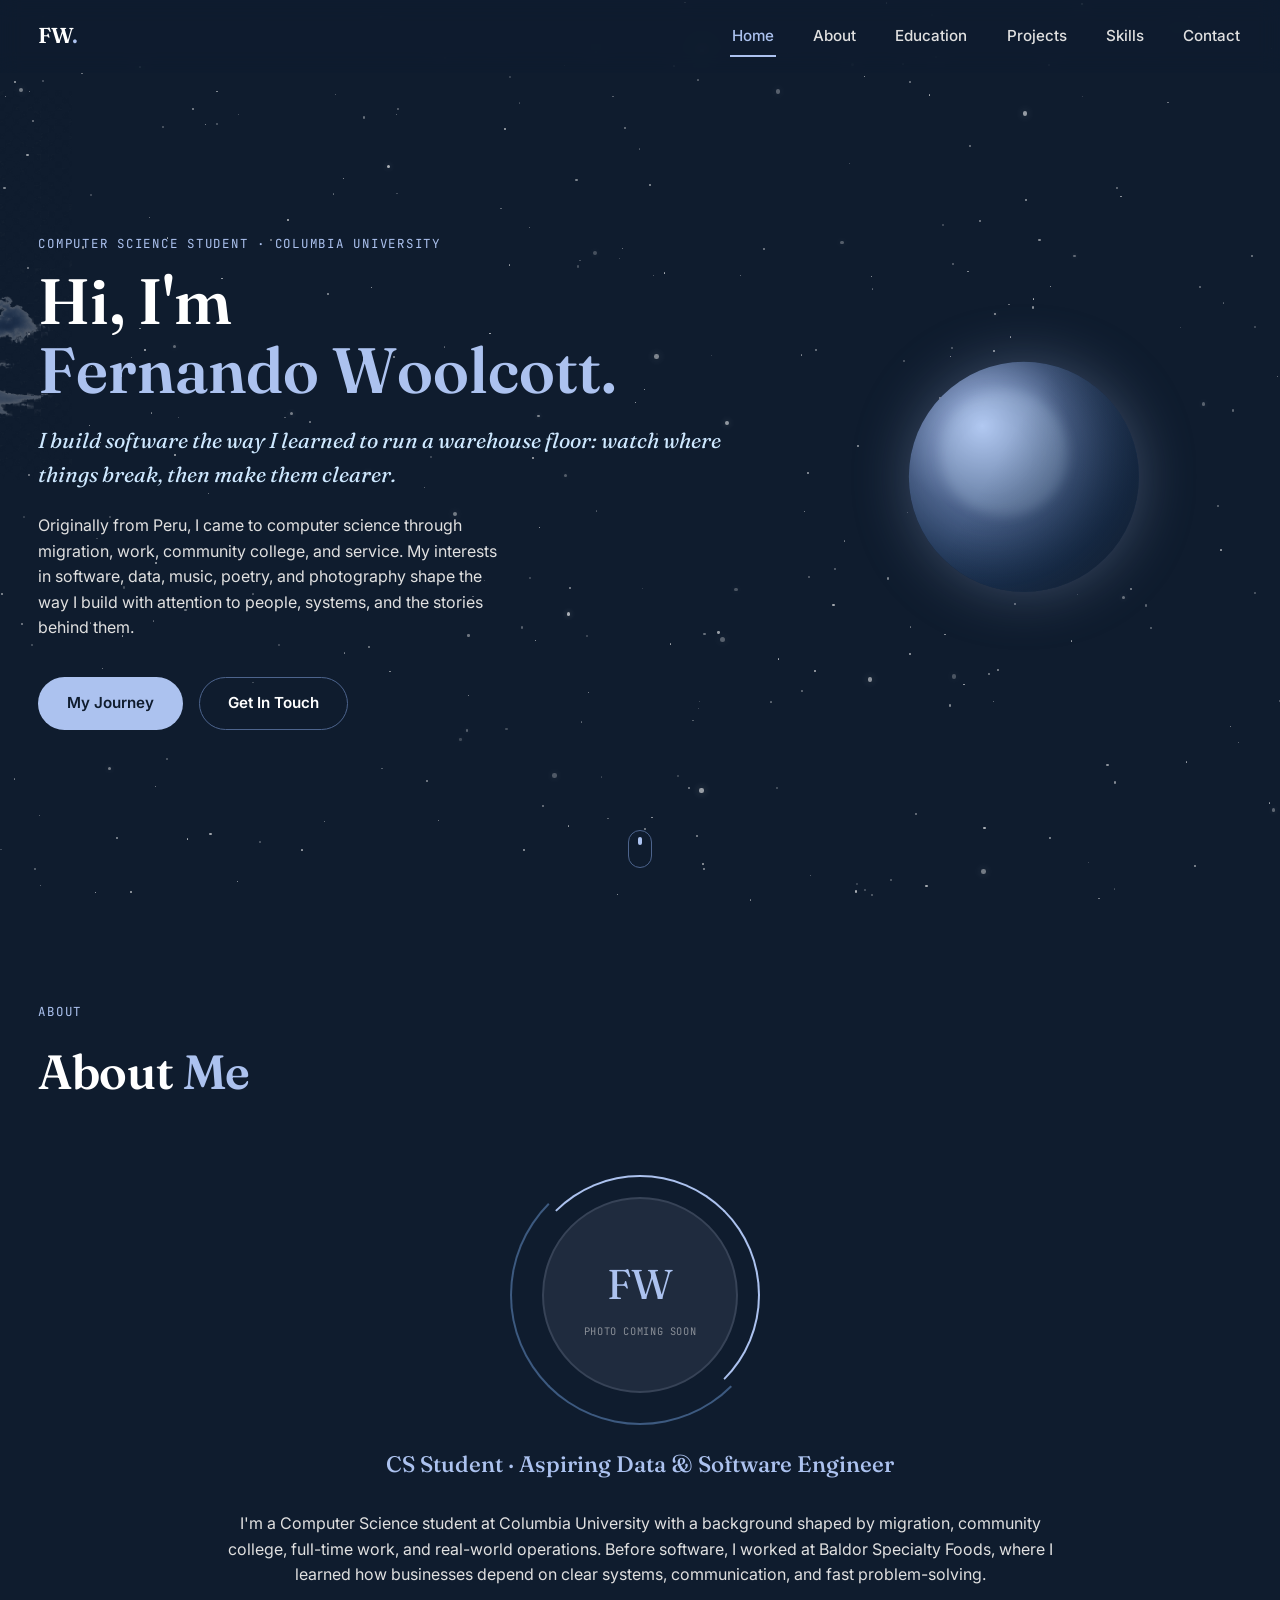
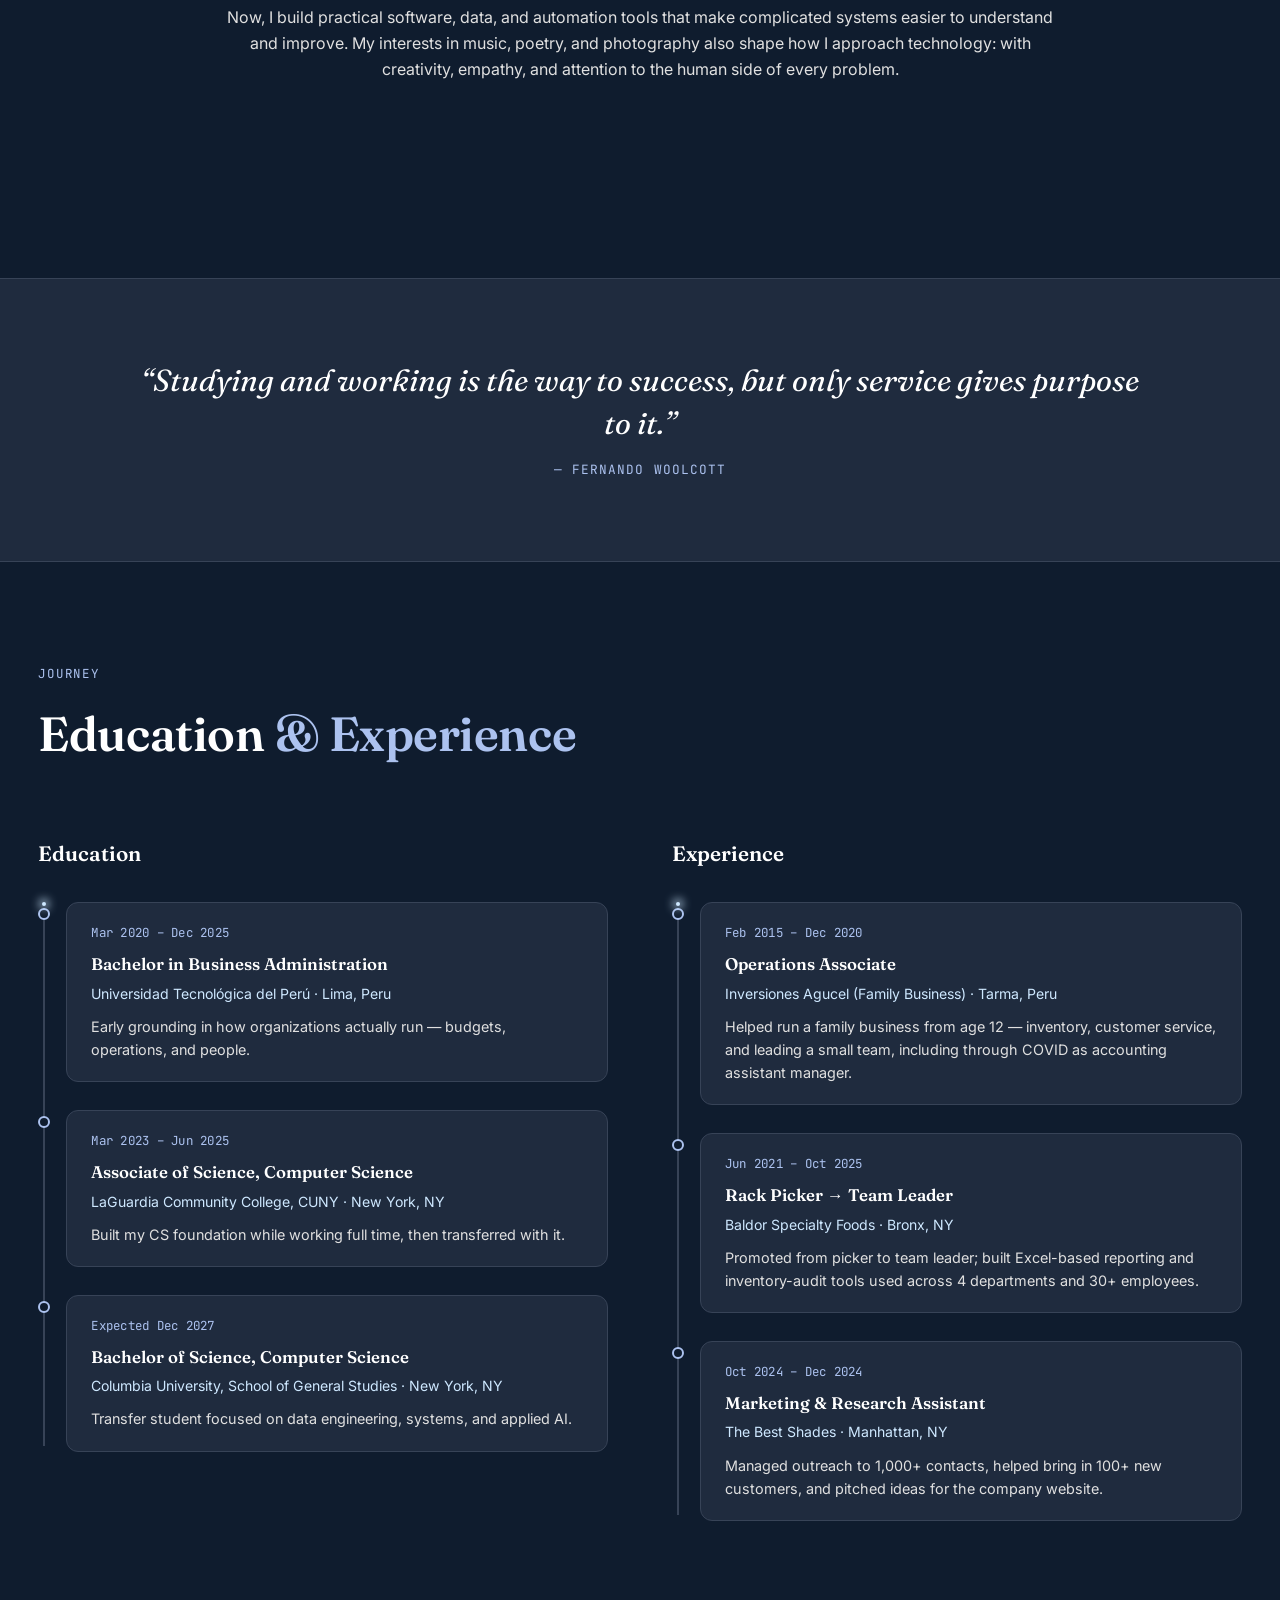
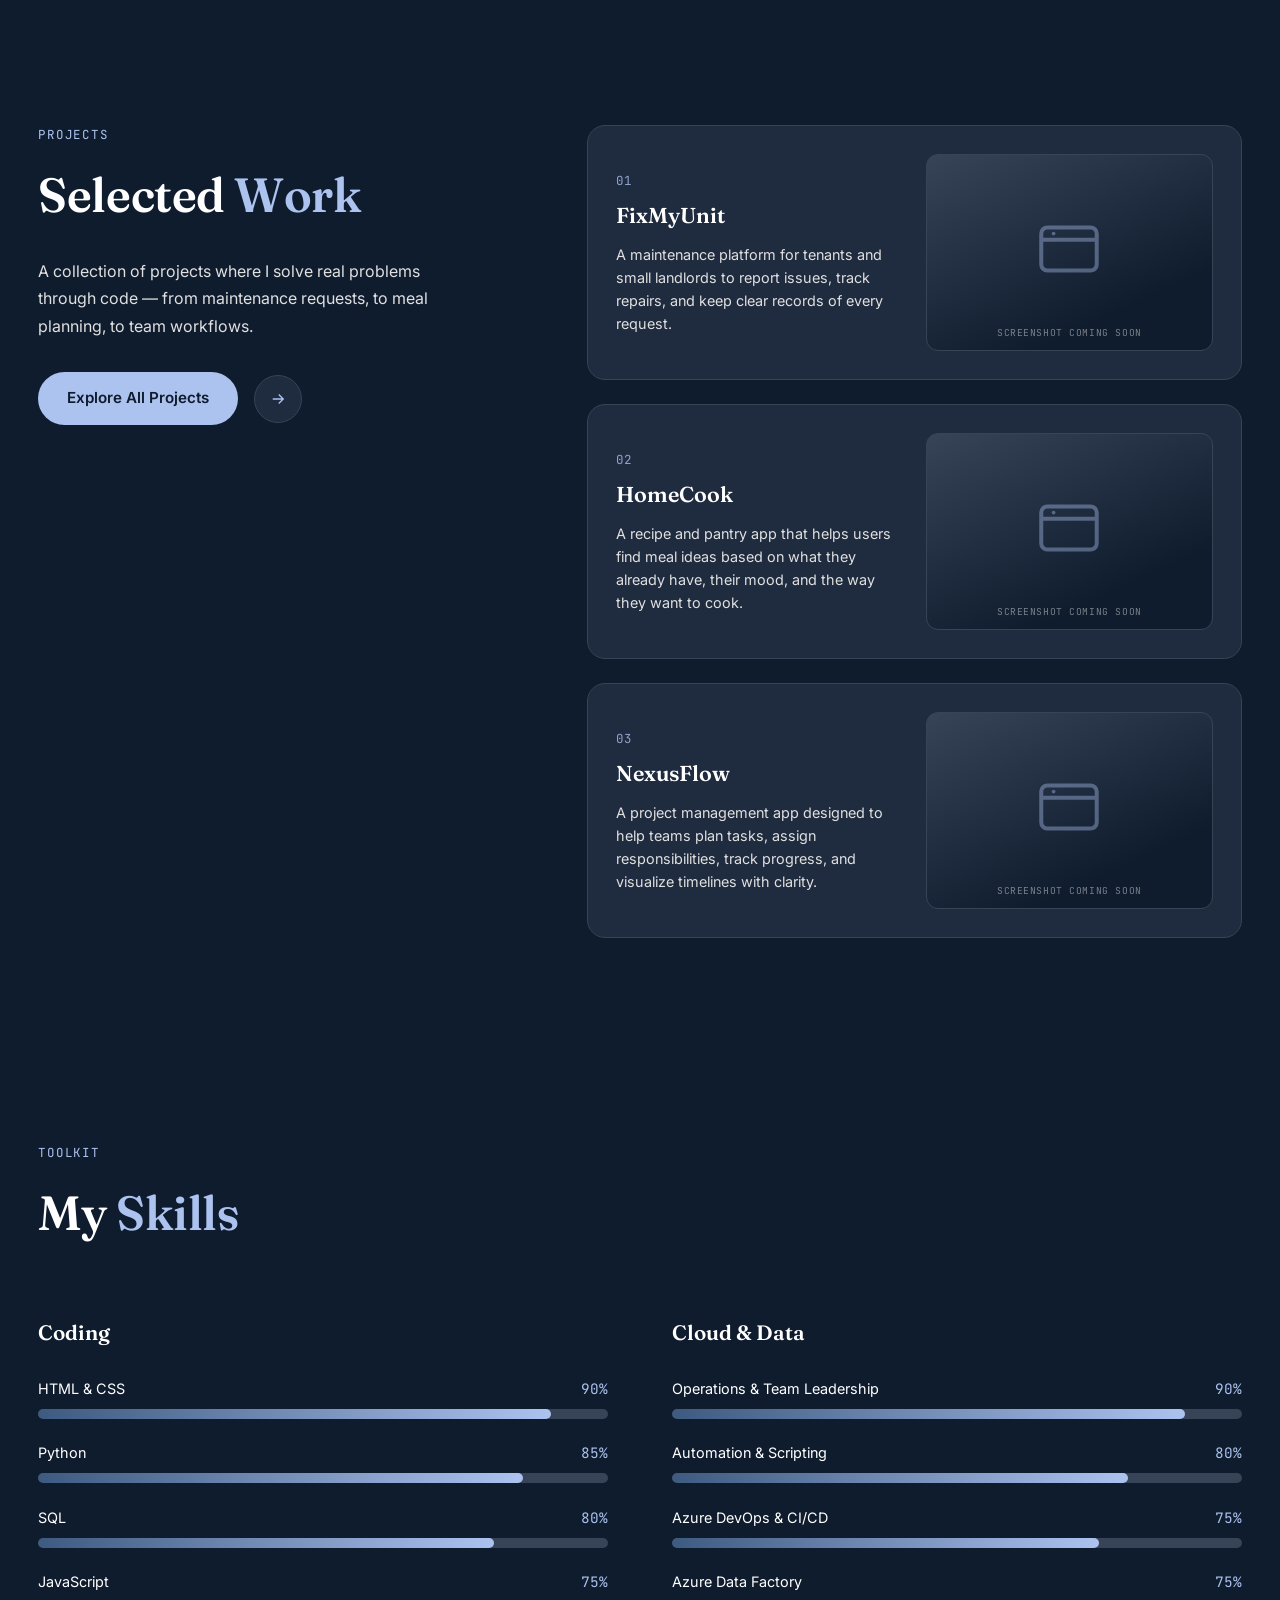
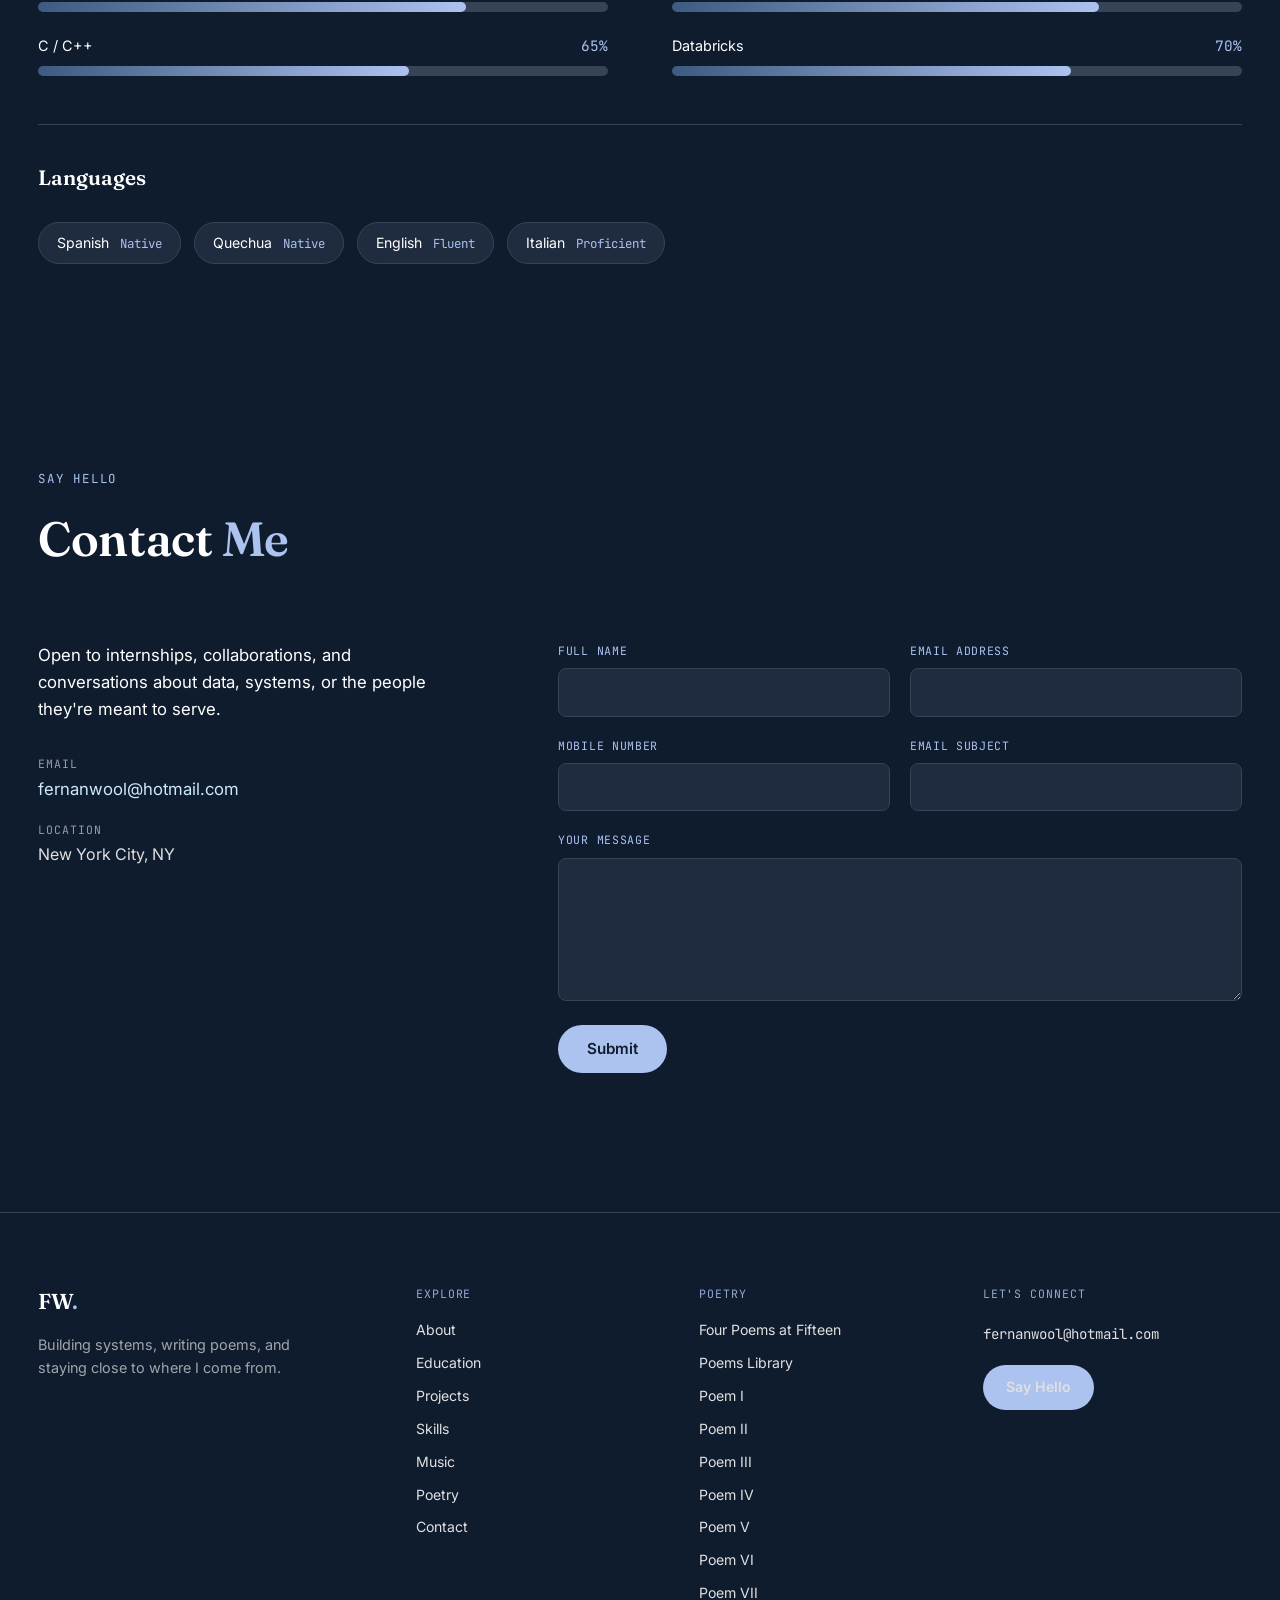
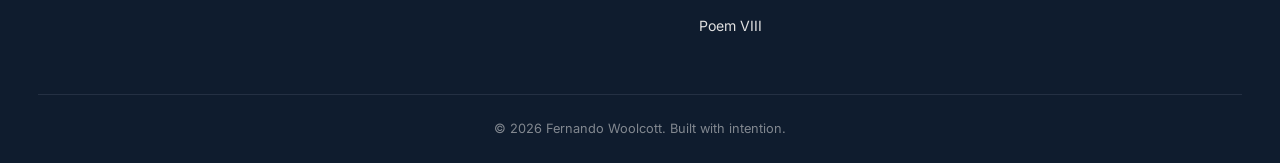
==== commit 858c2a2b: "Add files via upload" ====
--- a/index.html
+++ b/index.html
@@ -9,6 +9,7 @@
 <link rel="preconnect" href="https://fonts.gstatic.com" crossorigin>
 <link href="https://fonts.googleapis.com/css2?family=Fraunces:ital,opsz,wght@0,9..144,400;0,9..144,500;0,9..144,600;1,9..144,500&family=Inter:wght@400;500;600;700&family=JetBrains+Mono:wght@400;500&display=swap" rel="stylesheet">
 <link rel="stylesheet" href="css/style.css">
+<link rel="stylesheet" href="css/projects.css">
 </head>
 <body>
 
@@ -21,6 +22,7 @@
       <a href="#home" class="nav-link active" data-section="home">Home</a>
       <a href="#about" class="nav-link" data-section="about">About</a>
       <a href="#education" class="nav-link" data-section="education">Education</a>
+      <a href="#projects" class="nav-link" data-section="projects">Projects</a>
       <a href="#skills" class="nav-link" data-section="skills">Skills</a>
       <a href="#contact" class="nav-link" data-section="contact">Contact</a>
     </nav>
@@ -46,45 +48,7 @@
         </div>
       </div>
 
-      <div class="hero-visual">
-        <div class="orbit-cards" aria-hidden="false">
-          <div class="orbit-ring-big ring-big-1"></div>
-          <div class="orbit-ring-big ring-big-2"></div>
-
-          <a href="#skills" class="orbit-card card-software">
-            <span class="orbit-card-icon"><svg viewBox="0 0 24 24" fill="none" stroke="currentColor" stroke-width="1.6"><path d="M8 9 4 12l4 3M16 9l4 3-4 3M14 6l-4 12"/></svg></span>
-            <span>Software</span>
-          </a>
-          <a href="#skills" class="orbit-card card-data">
-            <span class="orbit-card-icon"><svg viewBox="0 0 24 24" fill="none" stroke="currentColor" stroke-width="1.6"><ellipse cx="12" cy="6" rx="7" ry="3"/><path d="M5 6v6c0 1.66 3.13 3 7 3s7-1.34 7-3V6"/><path d="M5 12v6c0 1.66 3.13 3 7 3s7-1.34 7-3v-6"/></svg></span>
-            <span>Data</span>
-          </a>
-          <a href="music.html" class="orbit-card card-music">
-            <span class="orbit-card-icon"><svg viewBox="0 0 24 24" fill="none" stroke="currentColor" stroke-width="1.6"><path d="M9 18V5l10-2v13"/><circle cx="6" cy="18" r="3"/><circle cx="16" cy="16" r="3"/></svg></span>
-            <span>Music</span>
-          </a>
-          <a href="poetry.html" class="orbit-card card-poetry">
-            <span class="orbit-card-icon"><svg viewBox="0 0 24 24" fill="none" stroke="currentColor" stroke-width="1.6"><path d="M20 4c-7 0-13 4-15 11 1 1 2 1.5 3.2 1.6C10 10 14 6 20 4Z"/><path d="M8.5 15.5 5 19"/></svg></span>
-            <span>Poetry</span>
-          </a>
-          <a href="fernando.html" class="orbit-card card-photography">
-            <span class="orbit-card-icon"><svg viewBox="0 0 24 24" fill="none" stroke="currentColor" stroke-width="1.6"><rect x="3" y="7" width="18" height="13" rx="2"/><circle cx="12" cy="13.5" r="3.3"/><path d="M8 7l1.4-2h5.2L16 7"/></svg></span>
-            <span>Photography</span>
-          </a>
-        </div>
-
-        <div class="orbit-field" aria-hidden="true">
-          <div class="orbit-ring ring-1"></div>
-          <div class="orbit-ring ring-2"></div>
-          <div class="orbit-ring ring-3">
-            <span class="satellite"></span>
-          </div>
-          <div class="planet">
-            <div class="planet-shade"></div>
-            <div class="planet-terminator"></div>
-          </div>
-        </div>
-      </div>
+      <div class="hero-visual"></div>
     </div>
     <a href="#about" class="scroll-cue" aria-label="Scroll to About section">
       <span></span>
@@ -201,6 +165,59 @@
     </div>
   </section>
 
+  <!-- PROJECTS -->
+  <section id="projects" class="section projects-section">
+    <div class="projects-intro">
+      <p class="eyebrow reveal-chars">Projects</p>
+      <h2 class="section-title reveal-chars">Selected <span class="accent">Work</span></h2>
+      <p class="projects-intro-desc reveal-up">A collection of projects where I solve real problems through code — from maintenance requests, to meal planning, to team workflows.</p>
+      <div class="projects-intro-actions reveal-up reveal-delay-1">
+        <a href="projects.html" class="btn btn-solid">Explore All Projects</a>
+        <a href="projects.html" class="projects-arrow-btn" aria-label="View all projects">
+          <svg viewBox="0 0 24 24" fill="none" stroke="currentColor" stroke-width="1.8"><path d="M5 12h14M13 6l6 6-6 6"/></svg>
+        </a>
+      </div>
+    </div>
+
+    <div class="projects-list">
+      <a href="projects.html#fixmyunit" class="project-mini-card reveal-up">
+        <div>
+          <span class="project-mini-number">01</span>
+          <h3 class="project-mini-title">FixMyUnit</h3>
+          <p class="project-mini-desc">A maintenance platform for tenants and small landlords to report issues, track repairs, and keep clear records of every request.</p>
+        </div>
+        <div class="project-thumb">
+          <span class="project-thumb-icon"><svg viewBox="0 0 24 24" fill="none" stroke="currentColor" stroke-width="1.3"><rect x="3" y="5" width="18" height="14" rx="2"/><path d="M3 9h18"/><circle cx="7" cy="7" r="0.6" fill="currentColor" stroke="none"/></svg></span>
+          <span class="project-thumb-tag">Screenshot coming soon</span>
+        </div>
+      </a>
+
+      <a href="projects.html#homecook" class="project-mini-card reveal-up reveal-delay-1">
+        <div>
+          <span class="project-mini-number">02</span>
+          <h3 class="project-mini-title">HomeCook</h3>
+          <p class="project-mini-desc">A recipe and pantry app that helps users find meal ideas based on what they already have, their mood, and the way they want to cook.</p>
+        </div>
+        <div class="project-thumb">
+          <span class="project-thumb-icon"><svg viewBox="0 0 24 24" fill="none" stroke="currentColor" stroke-width="1.3"><rect x="3" y="5" width="18" height="14" rx="2"/><path d="M3 9h18"/><circle cx="7" cy="7" r="0.6" fill="currentColor" stroke="none"/></svg></span>
+          <span class="project-thumb-tag">Screenshot coming soon</span>
+        </div>
+      </a>
+
+      <a href="projects.html#nexusflow" class="project-mini-card reveal-up reveal-delay-2">
+        <div>
+          <span class="project-mini-number">03</span>
+          <h3 class="project-mini-title">NexusFlow</h3>
+          <p class="project-mini-desc">A project management app designed to help teams plan tasks, assign responsibilities, track progress, and visualize timelines with clarity.</p>
+        </div>
+        <div class="project-thumb">
+          <span class="project-thumb-icon"><svg viewBox="0 0 24 24" fill="none" stroke="currentColor" stroke-width="1.3"><rect x="3" y="5" width="18" height="14" rx="2"/><path d="M3 9h18"/><circle cx="7" cy="7" r="0.6" fill="currentColor" stroke="none"/></svg></span>
+          <span class="project-thumb-tag">Screenshot coming soon</span>
+        </div>
+      </a>
+    </div>
+  </section>
+
   <!-- SKILLS -->
   <section id="skills" class="section skills">
     <div class="section-head">
@@ -333,6 +350,7 @@
       <p class="footer-col-title">Explore</p>
       <a href="index.html#about">About</a>
       <a href="index.html#education">Education</a>
+      <a href="projects.html">Projects</a>
       <a href="index.html#skills">Skills</a>
       <a href="music.html">Music</a>
       <a href="poetry.html">Poetry</a>
@@ -342,10 +360,15 @@
     <div class="footer-col">
       <p class="footer-col-title">Poetry</p>
       <a href="poetry.html">Four Poems at Fifteen</a>
+      <a href="poems.html">Poems Library</a>
       <a href="poem-1.html">Poem I</a>
       <a href="poem-2.html">Poem II</a>
       <a href="poem-3.html">Poem III</a>
       <a href="poem-4.html">Poem IV</a>
+      <a href="poem-5.html">Poem V</a>
+      <a href="poem-6.html">Poem VI</a>
+      <a href="poem-7.html">Poem VII</a>
+      <a href="poem-8.html">Poem VIII</a>
     </div>
 
     <div class="footer-col footer-connect">
--- a/css/style.css
+++ b/css/style.css
@@ -319,60 +319,20 @@
   height: clamp(340px, 38vw, 520px);
 }
 
-.orbit-cards {
-  position: absolute;
-  inset: 0;
+/* Background orbit planet: fixed across every page, docked to a corner by
+   default. On index.html, JS drives its top/left/width directly off scroll
+   position (see main.js) so it moves in step with the page rather than on
+   a delayed transition; pages without a #home section simply keep this
+   docked position. */
+.bg-orbit {
+  position: fixed;
+  top: 16%;
+  left: 88%;
+  width: clamp(100px, 10vw, 155px);
+  height: clamp(100px, 10vw, 155px);
+  transform: translate(-50%, -50%);
+  z-index: 0;
   pointer-events: none;
-}
-.orbit-ring-big {
-  position: absolute;
-  top: 50%;
-  left: 50%;
-  border: 1px dashed var(--bg-300);
-  border-radius: 50%;
-  transform: translate(-50%, -50%);
-}
-.ring-big-1 { width: 74%; height: 74%; animation: spin 90s linear infinite; }
-.ring-big-2 { width: 98%; height: 98%; border-color: rgba(172, 194, 239, 0.16); animation: spin-reverse 130s linear infinite; }
-
-.orbit-card {
-  position: absolute;
-  display: inline-flex;
-  align-items: center;
-  gap: 0.5rem;
-  padding: 0.55rem 1.15rem;
-  border-radius: 999px;
-  border: 1px solid var(--bg-300);
-  background: rgba(31, 43, 62, 0.75);
-  backdrop-filter: blur(6px);
-  -webkit-backdrop-filter: blur(6px);
-  color: var(--text-100);
-  font-size: 0.85rem;
-  font-weight: 500;
-  white-space: nowrap;
-  pointer-events: auto;
-  transform: translate(-50%, -50%);
-  transition: border-color 0.3s ease, background-color 0.3s ease, transform 0.3s ease, box-shadow 0.3s ease;
-}
-.orbit-card-icon { width: 16px; height: 16px; color: var(--primary-300); transition: color 0.3s ease; flex: 0 0 auto; }
-.orbit-card-icon svg { width: 100%; height: 100%; }
-.orbit-card:hover {
-  border-color: var(--primary-200);
-  background: rgba(61, 90, 128, 0.85);
-  transform: translate(-50%, -50%) scale(1.1);
-  box-shadow: 0 12px 32px -12px rgba(172, 194, 239, 0.45);
-}
-.orbit-card:hover .orbit-card-icon { color: var(--accent-200); }
-
-.card-software { top: 3%; left: 58%; }
-.card-data { top: 40%; left: 2%; }
-.card-music { top: 42%; left: 96%; }
-.card-poetry { top: 90%; left: 12%; }
-.card-photography { top: 92%; left: 74%; }
-.orbit-field {
-  position: relative;
-  width: clamp(160px, 18vw, 250px);
-  height: clamp(160px, 18vw, 250px);
 }
 .planet {
   position: absolute;
@@ -403,27 +363,6 @@
 @keyframes planet-rotate {
   0% { background-position: 0 0; filter: hue-rotate(0deg); }
   100% { filter: hue-rotate(8deg); }
-}
-
-.orbit-ring {
-  position: absolute;
-  border: 1px dashed var(--bg-300);
-  border-radius: 50%;
-}
-.ring-1 { inset: -14%; animation: spin 40s linear infinite; }
-.ring-2 { inset: -26%; border-color: var(--primary-100); animation: spin-reverse 55s linear infinite; }
-.ring-3 { inset: -40%; border-style: solid; border-color: rgba(172,194,239,0.25); animation: spin 70s linear infinite; }
-
-.satellite {
-  position: absolute;
-  top: -4px;
-  left: 50%;
-  width: 9px;
-  height: 9px;
-  border-radius: 50%;
-  background: var(--accent-200);
-  box-shadow: 0 0 12px 3px rgba(206, 232, 255, 0.7);
-  transform: translateX(-50%);
 }
 
 @keyframes spin { to { transform: rotate(360deg); } }
@@ -915,15 +854,9 @@
   .hero-inner { grid-template-columns: 1fr; text-align: center; }
   .hero-body { margin-left: auto; margin-right: auto; }
   .hero-actions { justify-content: center; }
-  .hero-visual { order: -1; height: clamp(320px, 92vw, 420px); }
+  .hero-visual { order: -1; height: clamp(140px, 46vw, 200px); }
   .scroll-cue { display: none; }
-  .orbit-card { padding: 0.4rem 0.8rem; font-size: 0.72rem; gap: 0.35rem; }
-  .orbit-card-icon { width: 13px; height: 13px; }
-  .card-software { top: 2%; left: 62%; }
-  .card-data { top: 38%; left: 2%; }
-  .card-music { top: 42%; left: 98%; }
-  .card-poetry { top: 92%; left: 14%; }
-  .card-photography { top: 94%; left: 78%; }
+  .bg-orbit { top: 9%; left: 88%; width: clamp(70px, 18vw, 100px); height: clamp(70px, 18vw, 100px); }
   .timeline-grid { grid-template-columns: 1fr; }
   .skills-grid { grid-template-columns: 1fr; }
   .contact-inner { grid-template-columns: 1fr; }
--- a/css/projects.css
+++ b/css/projects.css
@@ -0,0 +1,304 @@
+/* ============ PROJECTS — INDEX SECTION ============ */
+.projects-section {
+  display: grid;
+  grid-template-columns: 0.85fr 1.15fr;
+  gap: clamp(2rem, 6vw, 4rem);
+  align-items: start;
+}
+
+.projects-intro { position: sticky; top: 7rem; }
+.projects-intro .section-title { margin-bottom: 1.5rem; }
+.projects-intro-desc {
+  font-size: 1rem;
+  line-height: 1.7;
+  color: var(--text-200);
+  max-width: 40ch;
+  margin-bottom: 2rem;
+}
+.projects-intro-actions { display: flex; align-items: center; gap: 1rem; }
+.projects-arrow-btn {
+  width: 48px;
+  height: 48px;
+  flex: 0 0 auto;
+  border-radius: 50%;
+  border: 1px solid var(--bg-300);
+  background: var(--bg-200);
+  color: var(--primary-300);
+  display: flex;
+  align-items: center;
+  justify-content: center;
+  transition: border-color 0.25s ease, transform 0.25s ease, background 0.25s ease;
+}
+.projects-arrow-btn svg { width: 18px; height: 18px; }
+.projects-arrow-btn:hover { border-color: var(--primary-200); background: var(--bg-300); transform: translateX(3px); }
+
+.projects-list { display: flex; flex-direction: column; gap: 1.5rem; }
+.project-mini-card {
+  display: grid;
+  grid-template-columns: 1fr 1fr;
+  gap: 1.5rem;
+  align-items: center;
+  border: 1px solid var(--bg-300);
+  background: var(--bg-200);
+  border-radius: 18px;
+  padding: 1.75rem;
+  transition: border-color 0.3s ease, transform 0.3s ease, box-shadow 0.3s ease;
+}
+.project-mini-card:hover {
+  border-color: var(--primary-200);
+  transform: translateY(-4px);
+  box-shadow: 0 20px 40px -24px rgba(172, 194, 239, 0.3);
+}
+.project-mini-number {
+  display: block;
+  font-family: var(--font-mono);
+  font-size: 0.78rem;
+  letter-spacing: 0.08em;
+  color: var(--primary-300);
+  opacity: 0.8;
+  margin-bottom: 0.5rem;
+}
+.project-mini-title { font-size: 1.35rem; margin-bottom: 0.6rem; }
+.project-mini-desc { font-size: 0.9rem; line-height: 1.6; color: var(--text-200); }
+
+/* ---------- Screenshot placeholders ---------- */
+.project-thumb {
+  position: relative;
+  aspect-ratio: 16 / 11;
+  border-radius: 12px;
+  border: 1px solid var(--bg-300);
+  background: linear-gradient(155deg, var(--bg-300), var(--bg-100) 75%);
+  display: flex;
+  align-items: center;
+  justify-content: center;
+  overflow: hidden;
+}
+.project-thumb-icon { width: 26%; color: var(--primary-300); opacity: 0.4; }
+.project-thumb-icon svg { width: 100%; height: 100%; }
+.project-thumb-tag {
+  position: absolute;
+  bottom: 0.6rem;
+  left: 50%;
+  transform: translateX(-50%);
+  font-family: var(--font-mono);
+  font-size: 0.6rem;
+  letter-spacing: 0.06em;
+  text-transform: uppercase;
+  color: var(--text-200);
+  opacity: 0.5;
+  white-space: nowrap;
+}
+
+@media (max-width: 900px) {
+  .projects-section { grid-template-columns: 1fr; }
+  .projects-intro { position: static; text-align: center; }
+  .projects-intro-desc { margin-left: auto; margin-right: auto; }
+  .projects-intro-actions { justify-content: center; }
+  .project-mini-card { grid-template-columns: 1fr; }
+  .project-thumb { order: -1; }
+}
+
+/* ============ PROJECTS — DEDICATED PAGE ============ */
+.projects-page { padding-top: calc(var(--section-pad-y) + 4rem); }
+.projects-page-head { max-width: 60ch; }
+.projects-page-subtitle {
+  font-size: 1.02rem;
+  color: var(--text-200);
+  max-width: 52ch;
+}
+
+.featured-project-slot {
+  scroll-margin-top: 100px;
+  margin-bottom: clamp(2.5rem, 5vw, 3.5rem);
+}
+.featured-project-slot:empty {
+  display: flex;
+  align-items: center;
+  justify-content: center;
+  min-height: 140px;
+  border: 1px dashed var(--bg-300);
+  border-radius: 20px;
+}
+.featured-project-slot:empty::before {
+  content: 'Select a project below to read its case study \2193';
+  font-family: var(--font-mono);
+  font-size: 0.82rem;
+  letter-spacing: 0.04em;
+  color: var(--text-200);
+  opacity: 0.55;
+}
+
+.project-featured {
+  display: grid;
+  grid-template-columns: 1.1fr 1fr;
+  gap: clamp(2rem, 4vw, 3rem);
+  align-items: center;
+  border: 1px solid var(--primary-200);
+  background: var(--bg-200);
+  border-radius: 22px;
+  padding: clamp(1.75rem, 3vw, 2.5rem);
+  box-shadow: 0 0 0 1px rgba(172, 194, 239, 0.08), 0 24px 48px -24px rgba(172, 194, 239, 0.3);
+}
+
+.project-featured-media {
+  position: relative;
+  aspect-ratio: 4 / 3;
+  border-radius: 14px;
+  border: 1px solid var(--bg-300);
+  background: linear-gradient(160deg, var(--bg-300), var(--bg-100) 75%);
+  overflow: hidden;
+}
+.project-featured-chrome {
+  display: flex;
+  align-items: center;
+  gap: 0.4rem;
+  padding: 0.65rem 0.85rem;
+  border-bottom: 1px solid var(--bg-300);
+  background: rgba(15, 28, 46, 0.35);
+}
+.project-featured-chrome span {
+  width: 8px;
+  height: 8px;
+  border-radius: 50%;
+  background: var(--primary-200);
+  opacity: 0.5;
+}
+.project-featured-media-body {
+  position: absolute;
+  inset: 0;
+  top: 34px;
+  display: flex;
+  flex-direction: column;
+  align-items: center;
+  justify-content: center;
+  gap: 0.6rem;
+  color: var(--primary-300);
+}
+.project-featured-media-body svg { width: 22%; opacity: 0.4; }
+.project-featured-media-tag {
+  font-family: var(--font-mono);
+  font-size: 0.7rem;
+  letter-spacing: 0.06em;
+  text-transform: uppercase;
+  color: var(--text-200);
+  opacity: 0.5;
+}
+
+.project-featured-eyebrow {
+  font-family: var(--font-mono);
+  font-size: 0.75rem;
+  letter-spacing: 0.1em;
+  text-transform: uppercase;
+  color: var(--primary-300);
+  opacity: 0.85;
+  margin-bottom: 0.6rem;
+}
+.project-featured-title { font-size: clamp(1.7rem, 3vw, 2.2rem); margin-bottom: 0.9rem; }
+.project-featured-desc p {
+  font-size: 0.93rem;
+  line-height: 1.75;
+  color: var(--text-200);
+  margin-bottom: 1rem;
+}
+.project-highlights { margin-top: 1.25rem; }
+.project-highlights-label {
+  font-family: var(--font-mono);
+  font-size: 0.68rem;
+  letter-spacing: 0.08em;
+  text-transform: uppercase;
+  color: var(--text-200);
+  opacity: 0.6;
+  margin-bottom: 0.6rem;
+}
+.project-highlights ul { display: flex; flex-direction: column; gap: 0.5rem; }
+.project-highlights li {
+  position: relative;
+  padding-left: 1.1rem;
+  font-size: 0.88rem;
+  color: var(--text-200);
+  line-height: 1.5;
+}
+.project-highlights li::before {
+  content: '';
+  position: absolute;
+  left: 0;
+  top: 0.5em;
+  width: 5px;
+  height: 5px;
+  border-radius: 50%;
+  background: var(--primary-300);
+}
+
+.projects-grid {
+  display: grid;
+  grid-template-columns: repeat(2, 1fr);
+  gap: 1.5rem;
+  margin-bottom: clamp(3rem, 6vw, 4.5rem);
+}
+.project-card {
+  display: flex;
+  flex-direction: column;
+  border: 1px solid var(--bg-300);
+  background: var(--bg-200);
+  border-radius: 18px;
+  overflow: hidden;
+  transition: border-color 0.3s ease, transform 0.3s ease, box-shadow 0.3s ease;
+}
+.project-card:hover {
+  border-color: var(--primary-200);
+  transform: translateY(-4px);
+  box-shadow: 0 20px 40px -24px rgba(172, 194, 239, 0.3);
+}
+.project-card .project-thumb { aspect-ratio: 16 / 10; border-radius: 0; border: none; border-bottom: 1px solid var(--bg-300); }
+.project-card-body { padding: 1.5rem 1.6rem 1.75rem; display: flex; flex-direction: column; flex: 1; }
+.project-card-title { font-size: 1.25rem; margin-bottom: 0.6rem; }
+.project-card-desc { font-size: 0.88rem; line-height: 1.6; color: var(--text-200); margin-bottom: 1.25rem; flex: 1; }
+.project-card-cta {
+  display: inline-flex;
+  align-items: center;
+  gap: 0.4rem;
+  align-self: flex-start;
+  font-family: var(--font-mono);
+  font-size: 0.78rem;
+  letter-spacing: 0.04em;
+  color: var(--accent-200);
+  background: none;
+  border: none;
+  padding: 0;
+  cursor: pointer;
+}
+.project-card-cta svg { width: 14px; height: 14px; transition: transform 0.25s ease; }
+.project-card-cta:hover svg { transform: translateX(4px); }
+
+.projects-cta {
+  display: flex;
+  align-items: center;
+  gap: 1.5rem;
+  flex-wrap: wrap;
+  border: 1px solid var(--bg-300);
+  background: var(--bg-200);
+  border-radius: 20px;
+  padding: clamp(1.75rem, 3vw, 2.5rem);
+}
+.projects-cta-icon {
+  flex: 0 0 auto;
+  width: 52px;
+  height: 52px;
+  border-radius: 50%;
+  border: 1px solid var(--bg-300);
+  display: flex;
+  align-items: center;
+  justify-content: center;
+  color: var(--primary-300);
+}
+.projects-cta-icon svg { width: 22px; height: 22px; }
+.projects-cta p { flex: 1 1 260px; font-size: 0.98rem; color: var(--text-200); }
+
+@media (max-width: 900px) {
+  .project-featured { grid-template-columns: 1fr; }
+  .projects-grid { grid-template-columns: 1fr; }
+}
+
+@media (max-width: 560px) {
+  .projects-cta { flex-direction: column; text-align: center; }
+}
